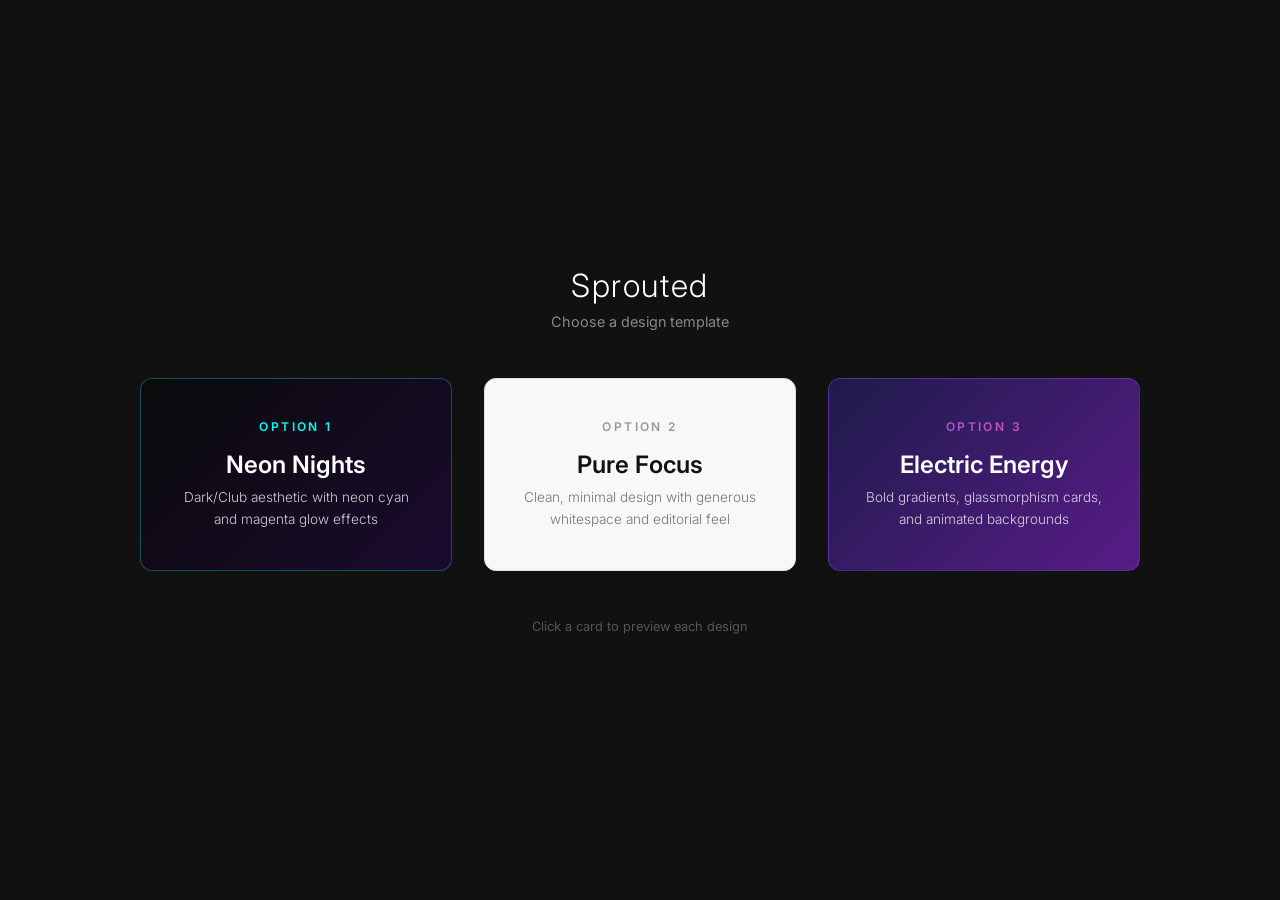
==== index.html @ aa1548d1 "Initial commit: three portfolio design templates for DJ Sprouted" ====
<!DOCTYPE html>
<html lang="en">
<head>
  <meta charset="UTF-8">
  <meta name="viewport" content="width=device-width, initial-scale=1.0">
  <title>Sprouted - Portfolio Design Options</title>
  <link rel="preconnect" href="https://fonts.googleapis.com">
  <link rel="preconnect" href="https://fonts.gstatic.com" crossorigin>
  <link href="https://fonts.googleapis.com/css2?family=Inter:wght@300;400;600&display=swap" rel="stylesheet">
  <style>
    *, *::before, *::after {
      margin: 0;
      padding: 0;
      box-sizing: border-box;
    }

    body {
      font-family: 'Inter', sans-serif;
      background-color: #111;
      color: #fff;
      min-height: 100vh;
      display: flex;
      flex-direction: column;
      align-items: center;
      justify-content: center;
      padding: 2rem;
    }

    h1 {
      font-size: 2rem;
      font-weight: 300;
      margin-bottom: 0.5rem;
      letter-spacing: 0.05em;
    }

    .subtitle {
      color: #888;
      font-size: 0.9rem;
      margin-bottom: 3rem;
    }

    .options {
      display: grid;
      grid-template-columns: repeat(auto-fit, minmax(280px, 1fr));
      gap: 2rem;
      max-width: 1000px;
      width: 100%;
    }

    .option-card {
      border-radius: 12px;
      padding: 2.5rem 2rem;
      text-align: center;
      text-decoration: none;
      color: #fff;
      transition: transform 0.3s ease, box-shadow 0.3s ease;
      position: relative;
      overflow: hidden;
    }

    .option-card:hover {
      transform: translateY(-5px);
    }

    /* Option 1: Dark/Club */
    .card-dark {
      background: linear-gradient(135deg, #0a0a0a, #1a0b2e);
      border: 1px solid rgba(0, 255, 245, 0.3);
    }
    .card-dark:hover {
      box-shadow: 0 0 30px rgba(0, 255, 245, 0.2);
    }
    .card-dark .card-number { color: #00fff5; }

    /* Option 2: Clean/Minimal */
    .card-minimal {
      background: #f8f8f8;
      color: #111;
      border: 1px solid #e0e0e0;
    }
    .card-minimal:hover {
      box-shadow: 0 20px 40px rgba(0, 0, 0, 0.15);
    }
    .card-minimal .card-number { color: #999; }
    .card-minimal .card-desc { color: #555; }

    /* Option 3: Bold/Colorful */
    .card-bold {
      background: linear-gradient(135deg, #1e1b4b, #581c87);
      border: 1px solid rgba(139, 92, 246, 0.3);
    }
    .card-bold:hover {
      box-shadow: 0 0 30px rgba(139, 92, 246, 0.3);
    }
    .card-bold .card-number {
      background: linear-gradient(135deg, #8B5CF6, #EC4899);
      -webkit-background-clip: text;
      -webkit-text-fill-color: transparent;
      background-clip: text;
    }

    .card-number {
      font-size: 0.75rem;
      font-weight: 600;
      text-transform: uppercase;
      letter-spacing: 0.2em;
      margin-bottom: 1rem;
    }

    .card-title {
      font-size: 1.5rem;
      font-weight: 600;
      margin-bottom: 0.5rem;
    }

    .card-desc {
      font-size: 0.85rem;
      font-weight: 300;
      opacity: 0.8;
      line-height: 1.6;
    }

    .footer-note {
      margin-top: 3rem;
      color: #555;
      font-size: 0.8rem;
      text-align: center;
    }
  </style>
</head>
<body>
  <h1>Sprouted</h1>
  <p class="subtitle">Choose a design template</p>

  <div class="options">
    <a href="option-1/" class="option-card card-dark">
      <div class="card-number">Option 1</div>
      <div class="card-title">Neon Nights</div>
      <div class="card-desc">Dark/Club aesthetic with neon cyan and magenta glow effects</div>
    </a>

    <a href="option-2/" class="option-card card-minimal">
      <div class="card-number">Option 2</div>
      <div class="card-title">Pure Focus</div>
      <div class="card-desc">Clean, minimal design with generous whitespace and editorial feel</div>
    </a>

    <a href="option-3/" class="option-card card-bold">
      <div class="card-number">Option 3</div>
      <div class="card-title">Electric Energy</div>
      <div class="card-desc">Bold gradients, glassmorphism cards, and animated backgrounds</div>
    </a>
  </div>

  <p class="footer-note">Click a card to preview each design</p>
</body>
</html>
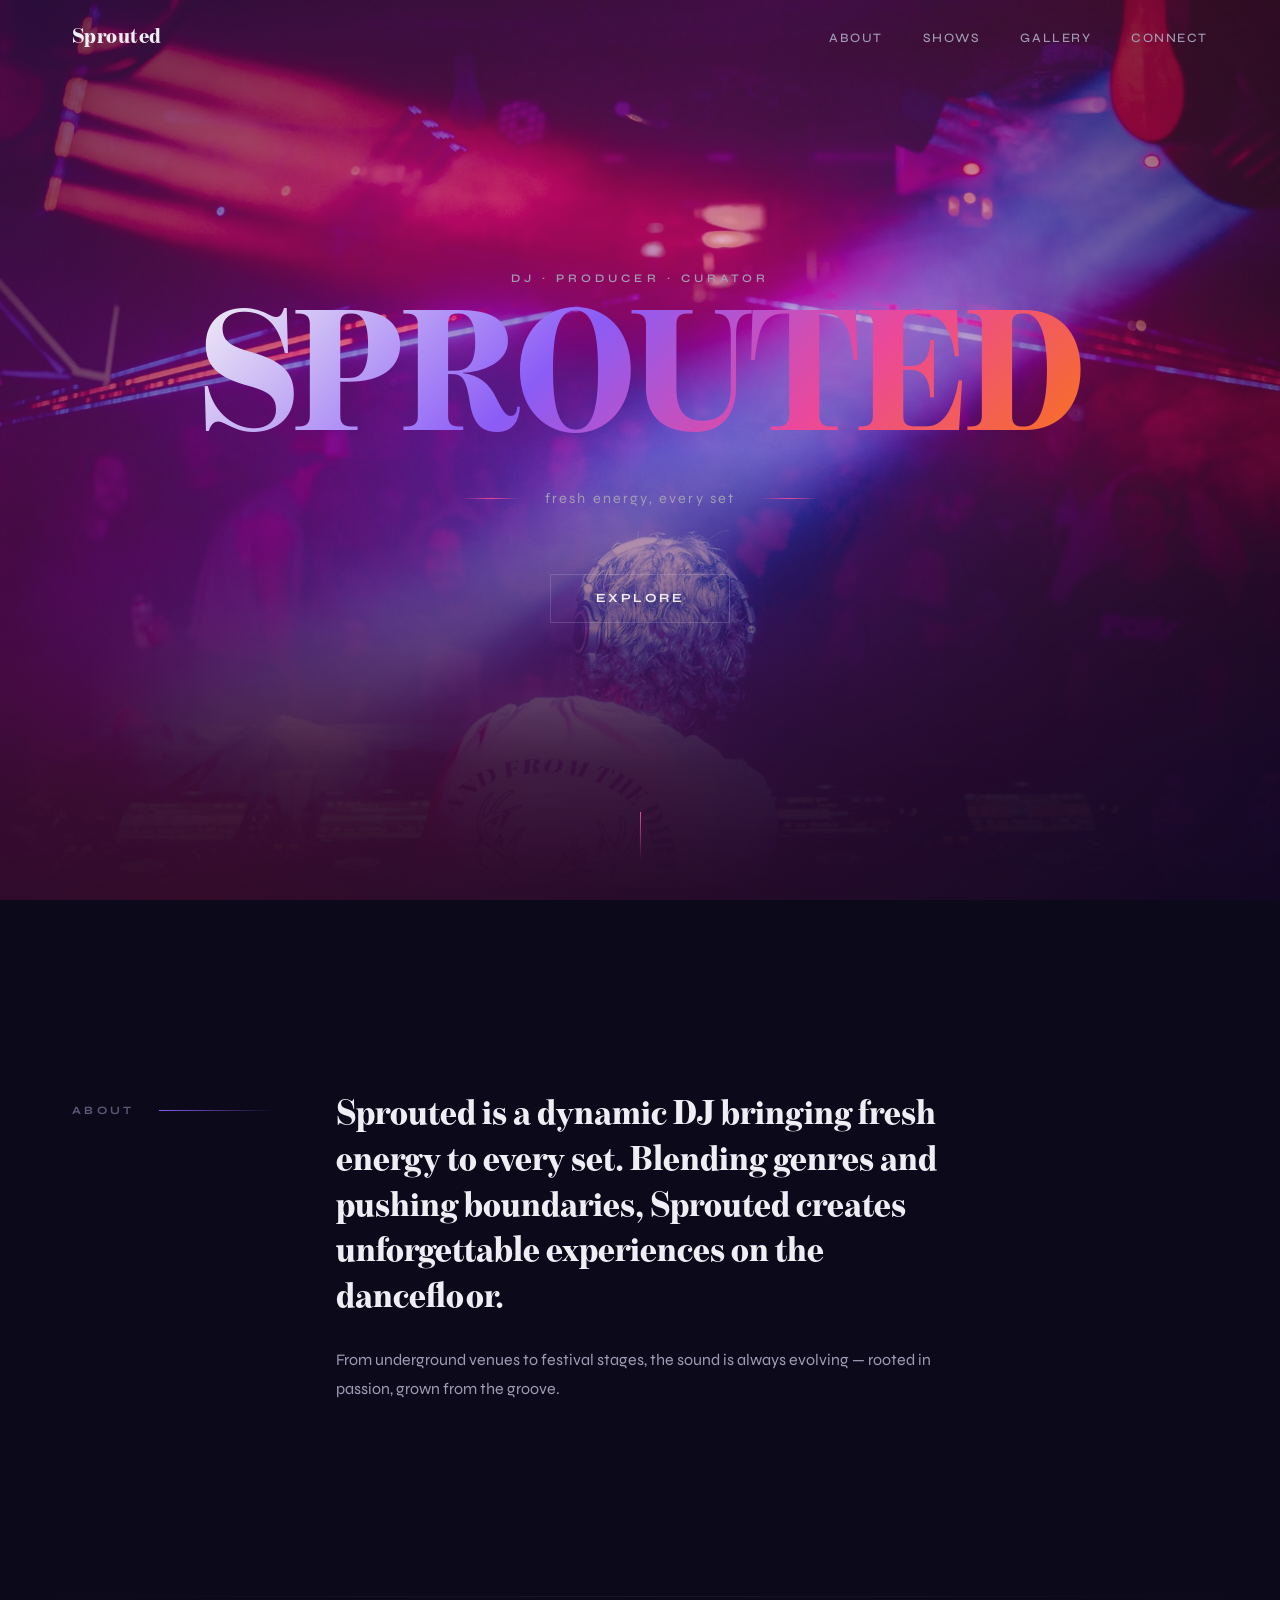
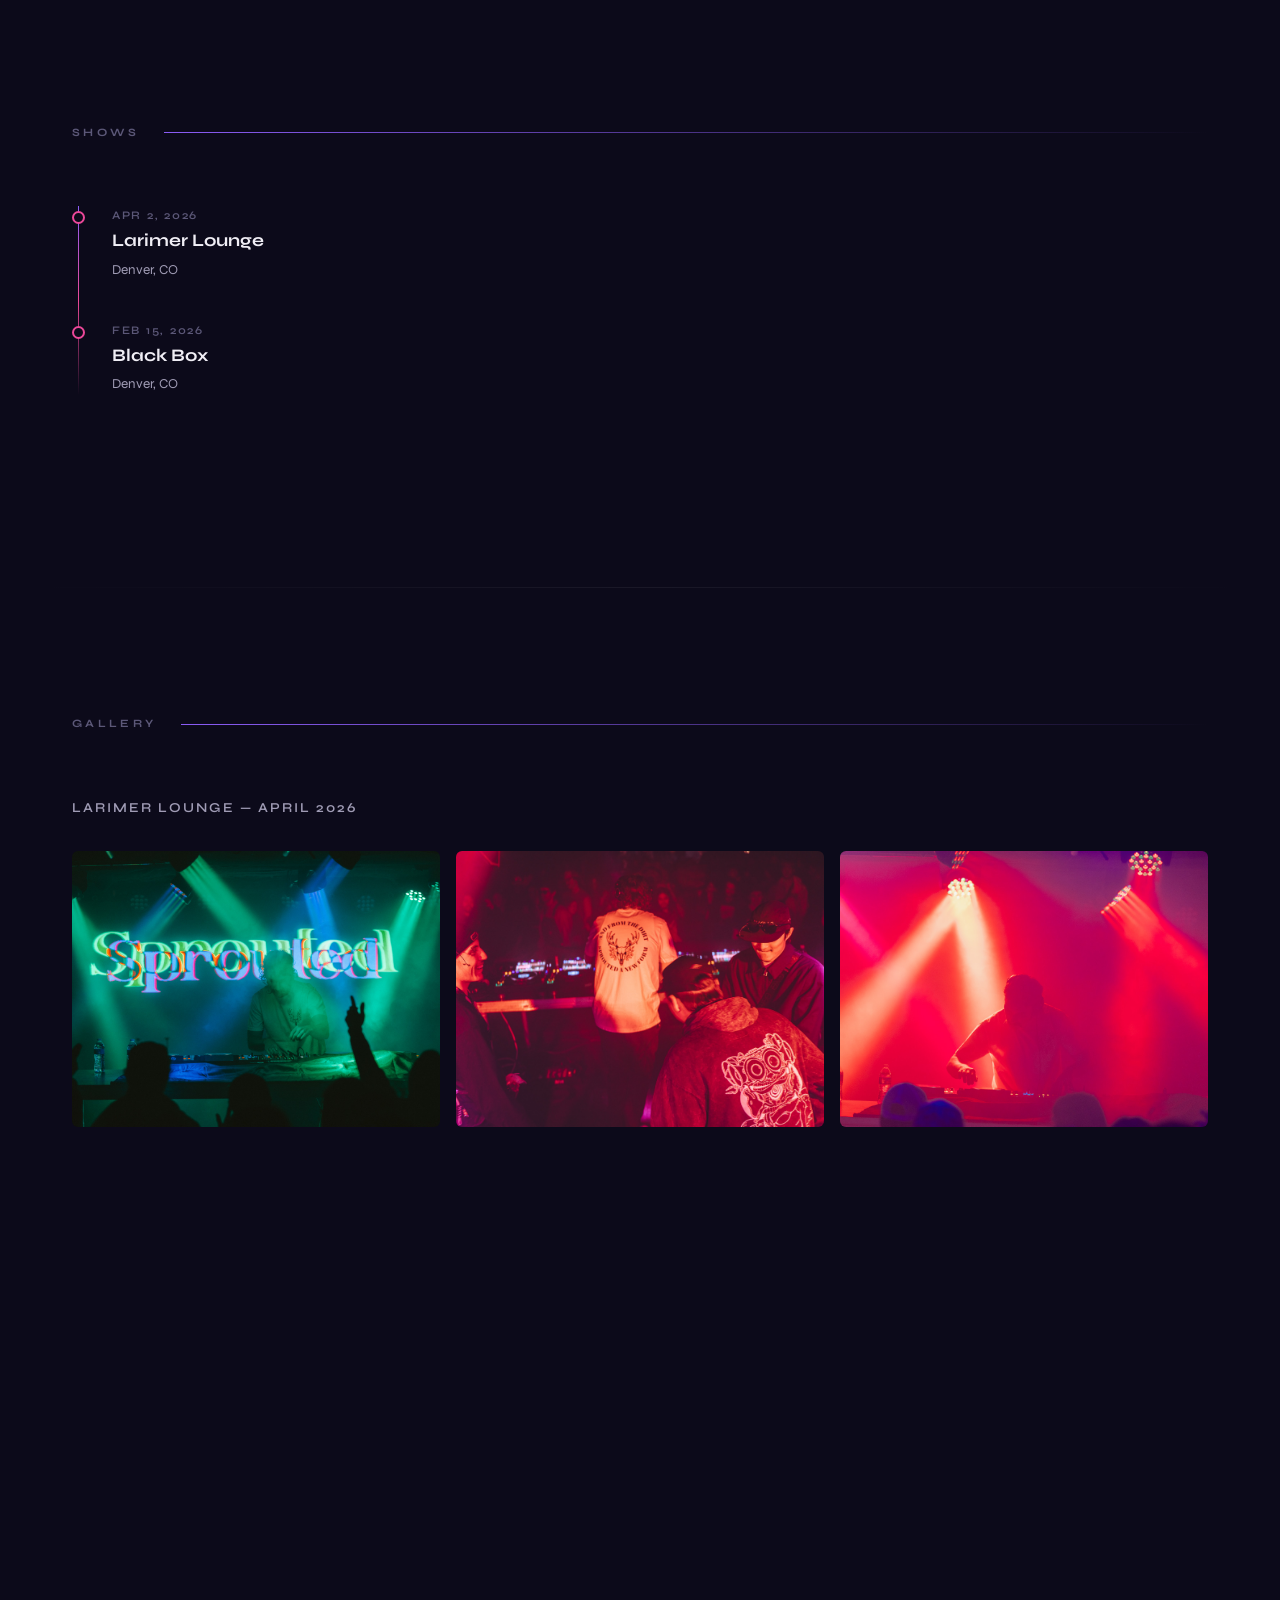
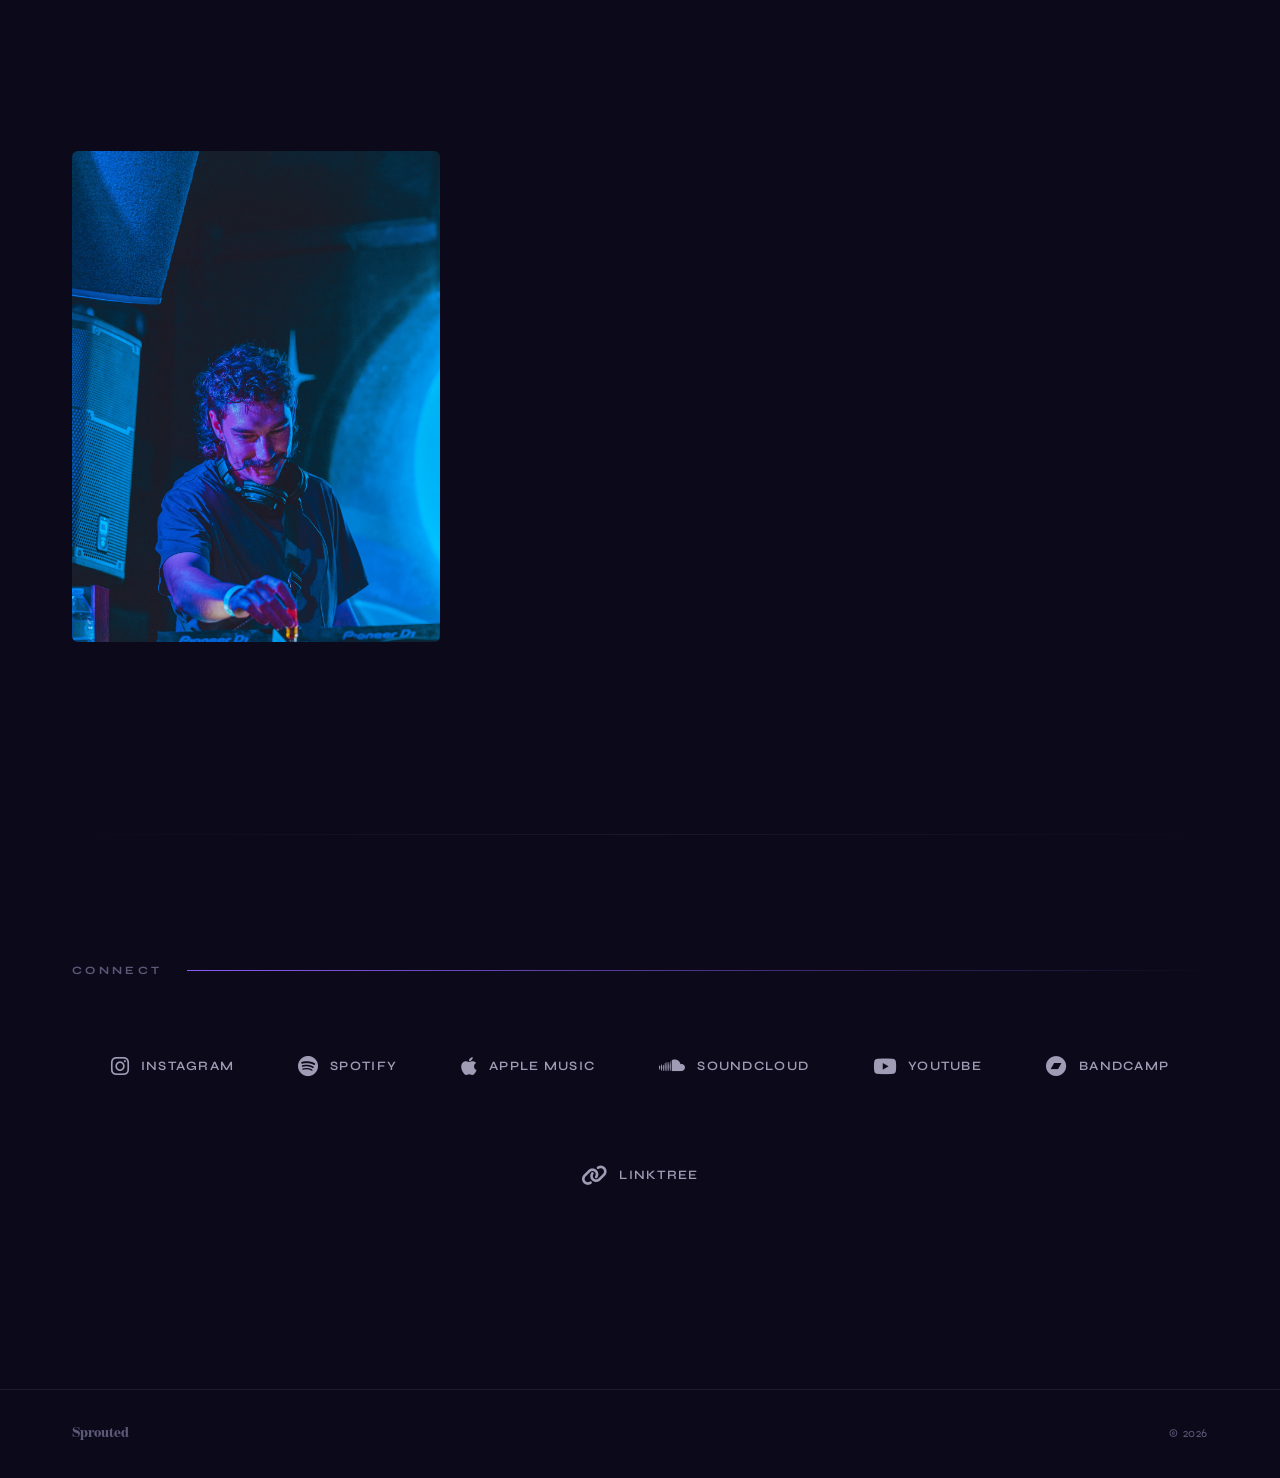
==== commit 75a69e4d: "Promote Electric Energy design to root, add data-driven content - Move option-1 and option-2 to arch" ====
--- a/index.html
+++ b/index.html
@@ -3,155 +3,193 @@
 <head>
   <meta charset="UTF-8">
   <meta name="viewport" content="width=device-width, initial-scale=1.0">
-  <title>Sprouted - Portfolio Design Options</title>
+
+  <!-- ============================================
+       SEO & Social Sharing Meta Tags
+       UPDATE: Replace with real content/images
+       ============================================ -->
+  <title>Sprouted - DJ Portfolio</title>
+  <meta name="description" content="Sprouted - Dynamic DJ bringing fresh energy to every set. Blending genres and pushing boundaries.">
+  <meta property="og:title" content="Sprouted - DJ Portfolio">
+  <meta property="og:description" content="Dynamic DJ bringing fresh energy to every set.">
+  <meta property="og:type" content="website">
+  <meta property="og:image" content="images/larimer-lounge-april-2026-hero.jpg">
+
+  <!-- ============================================
+       Google Fonts - Syne (body/nav) 
+       A distinctive contemporary grotesque with character
+       ============================================ -->
   <link rel="preconnect" href="https://fonts.googleapis.com">
   <link rel="preconnect" href="https://fonts.gstatic.com" crossorigin>
-  <link href="https://fonts.googleapis.com/css2?family=Inter:wght@300;400;600&display=swap" rel="stylesheet">
-  <style>
-    *, *::before, *::after {
-      margin: 0;
-      padding: 0;
-      box-sizing: border-box;
-    }
+  <link href="https://fonts.googleapis.com/css2?family=Syne:wght@400;500;600;700;800&display=swap" rel="stylesheet">
 
-    body {
-      font-family: 'Inter', sans-serif;
-      background-color: #111;
-      color: #fff;
-      min-height: 100vh;
-      display: flex;
-      flex-direction: column;
-      align-items: center;
-      justify-content: center;
-      padding: 2rem;
-    }
+  <!-- Font Awesome - Social media icons -->
+  <link rel="stylesheet" href="https://cdnjs.cloudflare.com/ajax/libs/font-awesome/6.5.1/css/all.min.css">
 
-    h1 {
-      font-size: 2rem;
-      font-weight: 300;
-      margin-bottom: 0.5rem;
-      letter-spacing: 0.05em;
-    }
-
-    .subtitle {
-      color: #888;
-      font-size: 0.9rem;
-      margin-bottom: 3rem;
-    }
-
-    .options {
-      display: grid;
-      grid-template-columns: repeat(auto-fit, minmax(280px, 1fr));
-      gap: 2rem;
-      max-width: 1000px;
-      width: 100%;
-    }
-
-    .option-card {
-      border-radius: 12px;
-      padding: 2.5rem 2rem;
-      text-align: center;
-      text-decoration: none;
-      color: #fff;
-      transition: transform 0.3s ease, box-shadow 0.3s ease;
-      position: relative;
-      overflow: hidden;
-    }
-
-    .option-card:hover {
-      transform: translateY(-5px);
-    }
-
-    /* Option 1: Dark/Club */
-    .card-dark {
-      background: linear-gradient(135deg, #0a0a0a, #1a0b2e);
-      border: 1px solid rgba(0, 255, 245, 0.3);
-    }
-    .card-dark:hover {
-      box-shadow: 0 0 30px rgba(0, 255, 245, 0.2);
-    }
-    .card-dark .card-number { color: #00fff5; }
-
-    /* Option 2: Clean/Minimal */
-    .card-minimal {
-      background: #f8f8f8;
-      color: #111;
-      border: 1px solid #e0e0e0;
-    }
-    .card-minimal:hover {
-      box-shadow: 0 20px 40px rgba(0, 0, 0, 0.15);
-    }
-    .card-minimal .card-number { color: #999; }
-    .card-minimal .card-desc { color: #555; }
-
-    /* Option 3: Bold/Colorful */
-    .card-bold {
-      background: linear-gradient(135deg, #1e1b4b, #581c87);
-      border: 1px solid rgba(139, 92, 246, 0.3);
-    }
-    .card-bold:hover {
-      box-shadow: 0 0 30px rgba(139, 92, 246, 0.3);
-    }
-    .card-bold .card-number {
-      background: linear-gradient(135deg, #8B5CF6, #EC4899);
-      -webkit-background-clip: text;
-      -webkit-text-fill-color: transparent;
-      background-clip: text;
-    }
-
-    .card-number {
-      font-size: 0.75rem;
-      font-weight: 600;
-      text-transform: uppercase;
-      letter-spacing: 0.2em;
-      margin-bottom: 1rem;
-    }
-
-    .card-title {
-      font-size: 1.5rem;
-      font-weight: 600;
-      margin-bottom: 0.5rem;
-    }
-
-    .card-desc {
-      font-size: 0.85rem;
-      font-weight: 300;
-      opacity: 0.8;
-      line-height: 1.6;
-    }
-
-    .footer-note {
-      margin-top: 3rem;
-      color: #555;
-      font-size: 0.8rem;
-      text-align: center;
-    }
-  </style>
+  <!-- Main Stylesheet -->
+  <link rel="stylesheet" href="css/style.css">
 </head>
 <body>
-  <h1>Sprouted</h1>
-  <p class="subtitle">Choose a design template</p>
 
-  <div class="options">
-    <a href="option-1/" class="option-card card-dark">
-      <div class="card-number">Option 1</div>
-      <div class="card-title">Neon Nights</div>
-      <div class="card-desc">Dark/Club aesthetic with neon cyan and magenta glow effects</div>
-    </a>
+  <!-- ============================================
+       NAVIGATION
+       Minimal fixed nav — logo left, links right
+       ============================================ -->
+  <nav class="navbar" id="navbar">
+    <div class="nav-container">
+      <a href="#hero" class="nav-logo">Sprouted</a>
 
-    <a href="option-2/" class="option-card card-minimal">
-      <div class="card-number">Option 2</div>
-      <div class="card-title">Pure Focus</div>
-      <div class="card-desc">Clean, minimal design with generous whitespace and editorial feel</div>
-    </a>
+      <!-- Mobile hamburger button -->
+      <button class="nav-toggle" id="nav-toggle" aria-label="Toggle navigation">
+        <span class="hamburger"></span>
+      </button>
 
-    <a href="option-3/" class="option-card card-bold">
-      <div class="card-number">Option 3</div>
-      <div class="card-title">Electric Energy</div>
-      <div class="card-desc">Bold gradients, glassmorphism cards, and animated backgrounds</div>
-    </a>
-  </div>
+      <ul class="nav-links" id="nav-links">
+        <li><a href="#about">About</a></li>
+        <li><a href="#shows">Shows</a></li>
+        <li><a href="#gallery">Gallery</a></li>
+        <li><a href="#connect">Connect</a></li>
+      </ul>
+    </div>
+  </nav>
 
-  <p class="footer-note">Click a card to preview each design</p>
+  <!-- ============================================
+       HERO SECTION
+       Full-viewport photo background with Ken Burns
+       animation and layered gradient overlay
+       ============================================ -->
+  <section class="hero" id="hero">
+    <!-- Background photo — Ken Burns slow zoom -->
+    <div class="hero-photo" aria-hidden="true"></div>
+
+    <!-- Layered overlay: color tint + bottom fade for text legibility -->
+    <div class="hero-overlay" aria-hidden="true"></div>
+
+    <div class="hero-content">
+      <p class="hero-super">DJ &middot; Producer &middot; Curator</p>
+      <h1 class="hero-title">SPROUTED</h1>
+      <div class="hero-bottom">
+        <span class="hero-line-accent" aria-hidden="true"></span>
+        <p class="hero-tagline">Fresh energy, every set</p>
+        <span class="hero-line-accent" aria-hidden="true"></span>
+      </div>
+      <a href="#connect" class="hero-cta">Explore</a>
+    </div>
+
+    <!-- Scroll indicator -->
+    <div class="scroll-indicator" aria-hidden="true">
+      <span></span>
+    </div>
+  </section>
+
+  <!-- ============================================
+       ABOUT SECTION
+       Asymmetric layout — large pull-quote style
+       UPDATE: Replace placeholder text with real bio
+       ============================================ -->
+  <section class="about" id="about">
+    <div class="container">
+      <div class="about-layout">
+        <div class="about-label fade-in">
+          <span class="label-text">About</span>
+          <span class="label-line" aria-hidden="true"></span>
+        </div>
+        <div class="about-content fade-in" id="about-content">
+          <!-- Loaded from content.json -->
+        </div>
+      </div>
+    </div>
+  </section>
+
+  <!-- ============================================
+       SHOWS TIMELINE
+       Loaded from content.json
+       ============================================ -->
+  <section class="shows" id="shows">
+    <div class="container">
+      <div class="shows-header fade-in">
+        <span class="label-text">Shows</span>
+        <span class="label-line" aria-hidden="true"></span>
+      </div>
+      <div class="timeline" id="timeline-content">
+        <!-- Loaded from content.json -->
+      </div>
+    </div>
+  </section>
+
+  <!-- ============================================
+       GALLERY SECTION
+       Grouped by venue/date
+       ============================================ -->
+  <section class="gallery" id="gallery">
+    <div class="container">
+      <div class="gallery-header fade-in">
+        <span class="label-text">Gallery</span>
+        <span class="label-line" aria-hidden="true"></span>
+      </div>
+
+      <!-- Gallery groups loaded from content.json -->
+      <div id="gallery-content"></div>
+    </div>
+  </section>
+
+  <!-- ============================================
+       CONNECT SECTION
+       Horizontal social strip with gradient line
+       UPDATE: Replace # with real social media URLs
+       ============================================ -->
+  <section class="connect" id="connect">
+    <div class="container">
+      <div class="connect-header fade-in">
+        <span class="label-text">Connect</span>
+        <span class="label-line" aria-hidden="true"></span>
+      </div>
+      <div class="social-links fade-in">
+        <a href="https://www.instagram.com/sprouted.wav/" class="social-link" target="_blank" rel="noopener noreferrer" aria-label="Instagram">
+          <i class="fab fa-instagram"></i>
+          <span class="social-name">Instagram</span>
+        </a>
+        <a href="https://open.spotify.com/artist/4QMm6CEPl2YcZuNPsOyFKK" class="social-link" target="_blank" rel="noopener noreferrer" aria-label="Spotify">
+          <i class="fab fa-spotify"></i>
+          <span class="social-name">Spotify</span>
+        </a>
+        <a href="https://music.apple.com/us/artist/sprouted/1806417380" class="social-link" target="_blank" rel="noopener noreferrer" aria-label="Apple Music">
+          <i class="fab fa-apple"></i>
+          <span class="social-name">Apple Music</span>
+        </a>
+        <a href="https://on.soundcloud.com/CdDY82bx5MFRLRWQ7" class="social-link" target="_blank" rel="noopener noreferrer" aria-label="SoundCloud">
+          <i class="fab fa-soundcloud"></i>
+          <span class="social-name">SoundCloud</span>
+        </a>
+        <a href="https://www.youtube.com/@Sprouted_wav" class="social-link" target="_blank" rel="noopener noreferrer" aria-label="YouTube">
+          <i class="fab fa-youtube"></i>
+          <span class="social-name">YouTube</span>
+        </a>
+        <a href="https://sprouted.bandcamp.com/follow_me" class="social-link" target="_blank" rel="noopener noreferrer" aria-label="Bandcamp">
+          <i class="fab fa-bandcamp"></i>
+          <span class="social-name">Bandcamp</span>
+        </a>
+        <a href="https://linktr.ee/sprouted.wav?utm_source=linktree_admin_share&utm_medium=social&utm_content=link_in_bio" class="social-link" target="_blank" rel="noopener noreferrer" aria-label="Linktree">
+          <i class="fas fa-link"></i>
+          <span class="social-name">Linktree</span>
+        </a>
+      </div>
+    </div>
+  </section>
+
+  <!-- ============================================
+       FOOTER
+       ============================================ -->
+  <footer class="footer">
+    <div class="container">
+      <div class="footer-inner">
+        <p class="footer-name">Sprouted</p>
+        <p class="footer-copy">&copy; 2026</p>
+      </div>
+    </div>
+  </footer>
+
+  <!-- Main JavaScript -->
+  <script src="js/main.js"></script>
 </body>
 </html>
--- a/css/style.css
+++ b/css/style.css
@@ -0,0 +1,917 @@
+/* ============================================
+   OPTION 3: BOLD/COLORFUL — "ELECTRIC ENERGY"
+   Redesigned with intentional typographic hierarchy
+   and refined atmospheric effects.
+
+   Fonts:
+   - Artist Name: 'Benton Mod Display' (self-hosted, Black weight)
+   - Body/Nav:    'Syne' (Google Fonts — contemporary grotesque)
+
+   Color Palette:
+   - Deep base:   #0c0a1a (near-black violet)
+   - Gradient:    #8B5CF6 (purple) → #EC4899 (pink) → #F97316 (orange)
+   - Surface:     rgba(255,255,255,0.04)–0.08 (glass tints)
+   - Text:        #f0eef5 (warm white), #a09cb5 (muted lavender)
+
+   CUSTOMIZE: Search for "CUSTOMIZE:" to find all tunable values
+   ============================================ */
+
+/* ---- Self-hosted Benton Mod Display Black ----
+   The .woff2 file lives in ../fonts/
+   UPDATE: If you add more weights, add more @font-face blocks */
+@font-face {
+  font-family: 'Benton Mod Display';
+  src: url('../fonts/BentonModDisp-Black.woff2') format('woff2');
+  font-weight: 900;
+  font-style: normal;
+  font-display: swap;
+}
+
+/* ---- CSS Custom Properties ----
+   CUSTOMIZE: Change these to re-skin the entire site */
+:root {
+  /* Background tones */
+  --bg-deep: #0c0a1a;
+  --bg-surface: #100e22;
+  --bg-elevated: rgba(255, 255, 255, 0.04);
+
+  /* Gradient palette — the purple→pink→orange you liked */
+  --gradient-start: #8B5CF6;
+  --gradient-mid: #EC4899;
+  --gradient-end: #F97316;
+
+  /* Glass / borders */
+  --glass-bg: rgba(255, 255, 255, 0.05);
+  --glass-border: rgba(255, 255, 255, 0.08);
+  --line-subtle: rgba(255, 255, 255, 0.06);
+
+  /* Text */
+  --text-primary: #f0eef5;
+  --text-secondary: #a09cb5;
+  --text-muted: #5c5878;
+
+  /* Fonts */
+  --font-display: 'Benton Mod Display', 'Georgia', serif;
+  --font-body: 'Syne', sans-serif;
+
+  /* Spacing scale */
+  --space-xs: 0.5rem;
+  --space-sm: 1rem;
+  --space-md: 2rem;
+  --space-lg: 4rem;
+  --space-xl: 8rem;
+  --space-2xl: 12rem;
+}
+
+/* ---- Reset ---- */
+*,
+*::before,
+*::after {
+  margin: 0;
+  padding: 0;
+  box-sizing: border-box;
+}
+
+html {
+  scroll-behavior: smooth;
+  font-size: 16px;
+}
+
+body {
+  font-family: var(--font-body);
+  background-color: var(--bg-deep);
+  color: var(--text-primary);
+  line-height: 1.6;
+  overflow-x: hidden;
+  -webkit-font-smoothing: antialiased;
+  -moz-osx-font-smoothing: grayscale;
+}
+
+a {
+  text-decoration: none;
+  color: inherit;
+}
+
+img {
+  max-width: 100%;
+  display: block;
+}
+
+.container {
+  max-width: 1200px;
+  margin: 0 auto;
+  padding: 0 var(--space-md);
+}
+
+/* ============================================
+   SHARED LABEL COMPONENT
+   The "About" / "Gallery" / "Connect" section labels
+   — uppercase monospace-esque with a gradient line
+   ============================================ */
+.label-text {
+  font-family: var(--font-body);
+  font-size: 0.7rem;
+  font-weight: 700;
+  text-transform: uppercase;
+  letter-spacing: 0.3em;
+  color: var(--text-muted);
+}
+
+.label-line {
+  display: block;
+  height: 1px;
+  flex: 1;
+  background: linear-gradient(90deg, var(--gradient-start), transparent);
+  margin-left: 1.5rem;
+}
+
+/* ============================================
+   NAVIGATION
+   ============================================ */
+.navbar {
+  position: fixed;
+  top: 0;
+  left: 0;
+  width: 100%;
+  z-index: 1000;
+  padding: 1.25rem 0;
+  transition: background-color 0.4s ease, padding 0.4s ease,
+              backdrop-filter 0.4s ease;
+}
+
+.navbar.scrolled {
+  background: rgba(12, 10, 26, 0.88);
+  backdrop-filter: blur(24px);
+  -webkit-backdrop-filter: blur(24px);
+  padding: 0.7rem 0;
+  border-bottom: 1px solid var(--glass-border);
+}
+
+.nav-container {
+  max-width: 1200px;
+  margin: 0 auto;
+  padding: 0 var(--space-md);
+  display: flex;
+  justify-content: space-between;
+  align-items: center;
+}
+
+.nav-logo {
+  font-family: var(--font-display);
+  font-size: 1.35rem;
+  font-weight: 900;
+  color: var(--text-primary);
+  letter-spacing: 0.02em;
+}
+
+.nav-links {
+  display: flex;
+  list-style: none;
+  gap: 2.5rem;
+}
+
+.nav-links a {
+  font-family: var(--font-body);
+  font-size: 0.8rem;
+  font-weight: 500;
+  text-transform: uppercase;
+  letter-spacing: 0.12em;
+  color: var(--text-secondary);
+  transition: color 0.3s ease;
+  position: relative;
+}
+
+.nav-links a::after {
+  content: '';
+  position: absolute;
+  bottom: -6px;
+  left: 0;
+  width: 0;
+  height: 1px;
+  background: linear-gradient(90deg, var(--gradient-start), var(--gradient-mid));
+  transition: width 0.35s cubic-bezier(0.25, 0.46, 0.45, 0.94);
+}
+
+.nav-links a:hover {
+  color: var(--text-primary);
+}
+
+.nav-links a:hover::after {
+  width: 100%;
+}
+
+/* ---- Mobile Hamburger ---- */
+.nav-toggle {
+  display: none;
+  background: none;
+  border: none;
+  cursor: pointer;
+  padding: 0.5rem;
+}
+
+.hamburger {
+  display: block;
+  width: 24px;
+  height: 1.5px;
+  background-color: var(--text-primary);
+  position: relative;
+  transition: background-color 0.3s ease;
+}
+
+.hamburger::before,
+.hamburger::after {
+  content: '';
+  position: absolute;
+  width: 24px;
+  height: 1.5px;
+  background-color: var(--text-primary);
+  transition: transform 0.3s ease;
+}
+
+.hamburger::before { top: -7px; }
+.hamburger::after  { top: 7px; }
+
+.nav-toggle.active .hamburger { background-color: transparent; }
+.nav-toggle.active .hamburger::before {
+  transform: rotate(45deg) translate(5px, 5px);
+}
+.nav-toggle.active .hamburger::after {
+  transform: rotate(-45deg) translate(5px, -5px);
+}
+
+/* ============================================
+   HERO SECTION
+   ============================================ */
+.hero {
+  position: relative;
+  min-height: 100vh;
+  display: flex;
+  align-items: center;
+  justify-content: center;
+  overflow: hidden;
+}
+
+/* ---- Background photo with Ken Burns slow zoom ----
+   UPDATE: Change the image path if you rename the file.
+   CUSTOMIZE: Adjust animation-duration (30s) for faster/slower zoom.
+   Longer = more subtle. Shorter = more noticeable. */
+.hero-photo {
+  position: absolute;
+  inset: -8%;          /* slightly oversized so the zoom never reveals edges */
+  background-image: url('../images/larimer-lounge-april-2026-landing.jpg');
+  background-size: cover;
+  background-position: center 30%;  /* keeps Sprouted in frame */
+  animation: ken-burns 30s ease-in-out infinite alternate;
+  will-change: transform;
+}
+
+/* Smooth, continuous zoom — no start/end jerk
+   Alternate direction means it eases in and out naturally */
+@keyframes ken-burns {
+  from { transform: scale(1);    }
+  to   { transform: scale(1.08); }
+}
+
+/* ---- Layered overlay ----
+   Three layers working together:
+   1. Colour tint — deepens the existing magentas/purples in the photo
+   2. Vignette — darkens edges so text pops at all viewport sizes
+   3. Bottom gradient — hard fade to page background colour for smooth section transition */
+.hero-overlay {
+  position: absolute;
+  inset: 0;
+  z-index: 1;
+  background:
+    /* 1. Colour tint — amplifies the photo's own palette */
+    linear-gradient(
+      135deg,
+      rgba(80, 20, 120, 0.45) 0%,
+      rgba(180, 30, 120, 0.25) 50%,
+      rgba(30, 10, 60, 0.50) 100%
+    ),
+    /* 2. Radial vignette — pulls focus to centre */
+    radial-gradient(
+      ellipse at center,
+      transparent 40%,
+      rgba(0, 0, 0, 0.55) 100%
+    ),
+    /* 3. Bottom fade — smooth transition into the page background */
+    linear-gradient(
+      to bottom,
+      transparent 50%,
+      rgba(12, 10, 26, 0.85) 85%,
+      var(--bg-deep) 100%
+    );
+}
+
+/* ---- Hero Content ---- */
+.hero-content {
+  position: relative;
+  z-index: 3;
+  text-align: center;
+  padding: var(--space-md);
+}
+
+.hero-super {
+  font-family: var(--font-body);
+  font-size: 0.72rem;
+  font-weight: 600;
+  text-transform: uppercase;
+  letter-spacing: 0.35em;
+  color: var(--text-secondary);
+  margin-bottom: var(--space-sm);
+  opacity: 0;
+  animation: fade-down 0.8s 0.3s cubic-bezier(0.16, 1, 0.3, 1) forwards;
+}
+
+.hero-title {
+  font-family: var(--font-display);
+  /* CUSTOMIZE: Adjust clamp values for different sizes */
+  font-size: clamp(4rem, 14vw, 11rem);
+  font-weight: 900;
+  line-height: 0.88;
+  letter-spacing: -0.02em;
+  /* Gradient text */
+  background: linear-gradient(
+    135deg,
+    var(--text-primary) 0%,
+    var(--gradient-start) 40%,
+    var(--gradient-mid) 70%,
+    var(--gradient-end) 100%
+  );
+  -webkit-background-clip: text;
+  -webkit-text-fill-color: transparent;
+  background-clip: text;
+  /* Entrance animation */
+  opacity: 0;
+  animation: title-reveal 1s 0.1s cubic-bezier(0.16, 1, 0.3, 1) forwards;
+}
+
+.hero-bottom {
+  display: flex;
+  align-items: center;
+  justify-content: center;
+  gap: 1.5rem;
+  margin-top: 1.75rem;
+  opacity: 0;
+  animation: fade-up 0.8s 0.5s cubic-bezier(0.16, 1, 0.3, 1) forwards;
+}
+
+.hero-line-accent {
+  display: block;
+  width: 60px;
+  height: 1px;
+  background: linear-gradient(90deg, transparent, var(--gradient-mid), transparent);
+}
+
+.hero-tagline {
+  font-family: var(--font-body);
+  font-size: 0.9rem;
+  font-weight: 400;
+  color: var(--text-secondary);
+  letter-spacing: 0.15em;
+  text-transform: lowercase;
+}
+
+.hero-cta {
+  display: inline-block;
+  margin-top: var(--space-lg);
+  padding: 0.85rem 2.8rem;
+  font-family: var(--font-body);
+  font-size: 0.78rem;
+  font-weight: 700;
+  text-transform: uppercase;
+  letter-spacing: 0.2em;
+  color: var(--text-primary);
+  border: 1px solid rgba(255, 255, 255, 0.15);
+  border-radius: 0;
+  background: transparent;
+  position: relative;
+  overflow: hidden;
+  transition: border-color 0.4s ease, color 0.4s ease;
+  opacity: 0;
+  animation: fade-up 0.8s 0.7s cubic-bezier(0.16, 1, 0.3, 1) forwards;
+}
+
+.hero-cta::before {
+  content: '';
+  position: absolute;
+  inset: 0;
+  background: linear-gradient(135deg, var(--gradient-start), var(--gradient-mid));
+  opacity: 0;
+  transition: opacity 0.4s ease;
+  z-index: -1;
+}
+
+.hero-cta:hover {
+  border-color: transparent;
+}
+
+.hero-cta:hover::before {
+  opacity: 1;
+}
+
+/* ---- Scroll indicator ---- */
+.scroll-indicator {
+  position: absolute;
+  bottom: 2.5rem;
+  left: 50%;
+  transform: translateX(-50%);
+  z-index: 3;
+  opacity: 0;
+  animation: fade-up 0.8s 1.2s cubic-bezier(0.16, 1, 0.3, 1) forwards;
+}
+
+.scroll-indicator span {
+  display: block;
+  width: 1px;
+  height: 48px;
+  background: linear-gradient(to bottom, var(--gradient-mid), transparent);
+  animation: scroll-pulse 2s ease-in-out infinite;
+}
+
+@keyframes scroll-pulse {
+  0%, 100% { opacity: 0.3; transform: scaleY(0.6); transform-origin: top; }
+  50%      { opacity: 1; transform: scaleY(1); transform-origin: top; }
+}
+
+/* ---- Hero entrance animations ---- */
+@keyframes title-reveal {
+  from { opacity: 0; transform: translateY(30px) scale(0.97); }
+  to   { opacity: 1; transform: translateY(0) scale(1); }
+}
+
+@keyframes fade-up {
+  from { opacity: 0; transform: translateY(20px); }
+  to   { opacity: 1; transform: translateY(0); }
+}
+
+@keyframes fade-down {
+  from { opacity: 0; transform: translateY(-15px); }
+  to   { opacity: 1; transform: translateY(0); }
+}
+
+/* ============================================
+   ABOUT SECTION
+   ============================================ */
+.about {
+  padding: var(--space-2xl) 0;
+  background-color: var(--bg-deep);
+  position: relative;
+}
+
+.about-layout {
+  display: grid;
+  grid-template-columns: 200px 1fr;
+  gap: var(--space-lg);
+  align-items: start;
+}
+
+.about-label {
+  display: flex;
+  align-items: center;
+  padding-top: 0.6rem;
+}
+
+.about-content {
+  max-width: 640px;
+}
+
+.about-quote {
+  font-family: var(--font-display);
+  font-size: clamp(1.6rem, 3vw, 2.2rem);
+  font-weight: 900;
+  line-height: 1.3;
+  color: var(--text-primary);
+  border: none;
+  padding: 0;
+  margin: 0;
+}
+
+.about-body {
+  margin-top: 1.5rem;
+  font-size: 1rem;
+  line-height: 1.85;
+  color: var(--text-secondary);
+  font-weight: 400;
+}
+
+/* ============================================
+   SHOWS TIMELINE
+   ============================================ */
+.shows {
+  padding: var(--space-xl) 0 var(--space-2xl);
+  background-color: var(--bg-deep);
+  position: relative;
+}
+
+.shows::before {
+  content: '';
+  position: absolute;
+  top: 0;
+  left: var(--space-md);
+  right: var(--space-md);
+  height: 1px;
+  background: linear-gradient(90deg, transparent, var(--line-subtle), transparent);
+}
+
+.shows-header {
+  display: flex;
+  align-items: center;
+  margin-bottom: var(--space-lg);
+}
+
+/* Timeline container — vertical line on the left */
+.timeline {
+  position: relative;
+  padding-left: 2.5rem;
+}
+
+/* The continuous vertical line */
+.timeline::before {
+  content: '';
+  position: absolute;
+  top: 0;
+  bottom: 0;
+  left: 6px;
+  width: 1px;
+  background: linear-gradient(
+    to bottom,
+    var(--gradient-start),
+    var(--gradient-mid) 50%,
+    transparent 100%
+  );
+}
+
+/* Each show entry */
+.timeline-item {
+  position: relative;
+  display: flex;
+  align-items: flex-start;
+  gap: 1.5rem;
+  padding-bottom: 2.5rem;
+}
+
+.timeline-item:last-child {
+  padding-bottom: 0;
+}
+
+/* Dot on the line */
+.timeline-dot {
+  position: absolute;
+  left: -2.5rem;
+  top: 0.35rem;
+  width: 13px;
+  height: 13px;
+  border-radius: 50%;
+  background: var(--bg-deep);
+  border: 2px solid var(--gradient-mid);
+  flex-shrink: 0;
+  z-index: 1;
+}
+
+/* Text block */
+.timeline-content {
+  display: flex;
+  flex-direction: column;
+  gap: 0.2rem;
+}
+
+.timeline-date {
+  font-family: var(--font-body);
+  font-size: 0.72rem;
+  font-weight: 600;
+  text-transform: uppercase;
+  letter-spacing: 0.15em;
+  color: var(--text-muted);
+}
+
+.timeline-venue {
+  font-family: var(--font-body);
+  font-size: 1.1rem;
+  font-weight: 700;
+  color: var(--text-primary);
+}
+
+.timeline-city {
+  font-family: var(--font-body);
+  font-size: 0.85rem;
+  font-weight: 400;
+  color: var(--text-secondary);
+}
+
+/* ============================================
+   GALLERY SECTION
+   ============================================ */
+.gallery {
+  padding: var(--space-xl) 0 var(--space-2xl);
+  background-color: var(--bg-deep);
+  position: relative;
+}
+
+/* Subtle top border gradient */
+.gallery::before {
+  content: '';
+  position: absolute;
+  top: 0;
+  left: var(--space-md);
+  right: var(--space-md);
+  height: 1px;
+  background: linear-gradient(90deg, transparent, var(--line-subtle), transparent);
+}
+
+.gallery-header {
+  display: flex;
+  align-items: center;
+  margin-bottom: var(--space-lg);
+}
+
+/* Gallery group titles */
+.gallery-group-title {
+  font-family: var(--font-body);
+  font-size: 0.85rem;
+  font-weight: 600;
+  text-transform: uppercase;
+  letter-spacing: 0.15em;
+  color: var(--text-secondary);
+  margin-bottom: var(--space-md);
+  margin-top: var(--space-lg);
+}
+
+.gallery-group-title.first {
+  margin-top: 0;
+}
+
+.gallery-grid {
+  display: grid;
+  grid-template-columns: repeat(auto-fill, minmax(280px, 1fr));
+  gap: var(--space-sm);
+}
+
+.gallery-item {
+  position: relative;
+  overflow: hidden;
+  border-radius: 6px;
+}
+
+/* 4:3 aspect ratios — horizontal and vertical */
+.gallery-horizontal {
+  aspect-ratio: 4 / 3;
+}
+
+.gallery-vertical {
+  aspect-ratio: 3 / 4;
+}
+
+.gallery-item img {
+  width: 100%;
+  height: 100%;
+  object-fit: cover;
+  transition: transform 0.6s cubic-bezier(0.16, 1, 0.3, 1);
+}
+
+.gallery-item:hover img {
+  transform: scale(1.04);
+}
+
+/* Gradient overlay — visible on hover */
+.gallery-overlay {
+  position: absolute;
+  inset: 0;
+  background: linear-gradient(
+    135deg,
+    rgba(139, 92, 246, 0.35),
+    rgba(236, 72, 153, 0.25),
+    rgba(249, 115, 22, 0.15)
+  );
+  opacity: 0;
+  transition: opacity 0.5s ease;
+  pointer-events: none;
+}
+
+.gallery-item:hover .gallery-overlay {
+  opacity: 1;
+}
+
+
+
+/* ============================================
+   CONNECT / SOCIAL LINKS SECTION
+   ============================================ */
+.connect {
+  padding: var(--space-xl) 0 var(--space-2xl);
+  background-color: var(--bg-deep);
+  position: relative;
+}
+
+.connect::before {
+  content: '';
+  position: absolute;
+  top: 0;
+  left: var(--space-md);
+  right: var(--space-md);
+  height: 1px;
+  background: linear-gradient(90deg, transparent, var(--line-subtle), transparent);
+}
+
+.connect-header {
+  display: flex;
+  align-items: center;
+  margin-bottom: var(--space-lg);
+}
+
+.social-links {
+  display: flex;
+  justify-content: center;
+  flex-wrap: wrap;
+  gap: var(--space-lg);
+}
+
+.social-link {
+  display: flex;
+  align-items: center;
+  gap: 0.75rem;
+  color: var(--text-secondary);
+  padding: 0.75rem 0;
+  position: relative;
+  transition: color 0.35s ease;
+}
+
+.social-link i {
+  font-size: 1.3rem;
+  transition: color 0.35s ease;
+}
+
+.social-name {
+  font-family: var(--font-body);
+  font-size: 0.8rem;
+  font-weight: 600;
+  text-transform: uppercase;
+  letter-spacing: 0.1em;
+}
+
+.social-link::after {
+  content: '';
+  position: absolute;
+  bottom: 0;
+  left: 0;
+  width: 0;
+  height: 1px;
+  background: linear-gradient(90deg, var(--gradient-start), var(--gradient-mid));
+  transition: width 0.4s cubic-bezier(0.25, 0.46, 0.45, 0.94);
+}
+
+.social-link:hover {
+  color: var(--text-primary);
+}
+
+.social-link:hover i {
+  color: var(--gradient-mid);
+}
+
+.social-link:hover::after {
+  width: 100%;
+}
+
+/* ============================================
+   FOOTER
+   ============================================ */
+.footer {
+  padding: var(--space-md) 0;
+  background-color: var(--bg-deep);
+  border-top: 1px solid var(--glass-border);
+}
+
+.footer-inner {
+  display: flex;
+  justify-content: space-between;
+  align-items: center;
+}
+
+.footer-name {
+  font-family: var(--font-display);
+  font-weight: 900;
+  font-size: 0.9rem;
+  color: var(--text-muted);
+}
+
+.footer-copy {
+  font-size: 0.75rem;
+  color: var(--text-muted);
+  letter-spacing: 0.05em;
+}
+
+/* ============================================
+   SCROLL ANIMATIONS
+   ============================================ */
+.fade-in {
+  opacity: 0;
+  transform: translateY(24px);
+  transition: opacity 0.8s cubic-bezier(0.16, 1, 0.3, 1),
+              transform 0.8s cubic-bezier(0.16, 1, 0.3, 1);
+}
+
+.fade-in.visible {
+  opacity: 1;
+  transform: translateY(0);
+}
+
+/* Stagger gallery items */
+.gallery-item.fade-in:nth-child(1) { transition-delay: 0.0s; }
+.gallery-item.fade-in:nth-child(2) { transition-delay: 0.08s; }
+.gallery-item.fade-in:nth-child(3) { transition-delay: 0.16s; }
+.gallery-item.fade-in:nth-child(4) { transition-delay: 0.24s; }
+.gallery-item.fade-in:nth-child(5) { transition-delay: 0.32s; }
+.gallery-item.fade-in:nth-child(6) { transition-delay: 0.40s; }
+
+/* ============================================
+   RESPONSIVE DESIGN
+   ============================================ */
+
+/* Tablet */
+@media (max-width: 768px) {
+  :root {
+    --space-xl: 5rem;
+    --space-2xl: 7rem;
+  }
+
+  .nav-toggle {
+    display: block;
+  }
+
+  .nav-links {
+    position: fixed;
+    top: 0;
+    right: -100%;
+    width: 65%;
+    height: 100vh;
+    flex-direction: column;
+    justify-content: center;
+    align-items: center;
+    gap: 2.5rem;
+    background: rgba(12, 10, 26, 0.97);
+    backdrop-filter: blur(24px);
+    -webkit-backdrop-filter: blur(24px);
+    transition: right 0.35s cubic-bezier(0.25, 0.46, 0.45, 0.94);
+    border-left: 1px solid var(--glass-border);
+  }
+
+  .nav-links.active {
+    right: 0;
+  }
+
+  .nav-links a {
+    font-size: 1rem;
+  }
+
+  /* Stack about layout */
+  .about-layout {
+    grid-template-columns: 1fr;
+    gap: var(--space-md);
+  }
+
+  .gallery-grid {
+    grid-template-columns: repeat(2, 1fr);
+  }
+
+  .social-links {
+    gap: var(--space-md);
+  }
+}
+
+/* Mobile */
+@media (max-width: 480px) {
+  .gallery-grid {
+    grid-template-columns: 1fr;
+  }
+
+  .social-links {
+    flex-direction: column;
+    align-items: flex-start;
+    gap: 0;
+  }
+
+  .social-link {
+    width: 100%;
+    padding: 1rem 0;
+    border-bottom: 1px solid var(--glass-border);
+  }
+
+  .social-link::after {
+    display: none;
+  }
+
+  .hero-line-accent {
+    width: 30px;
+  }
+
+  .hero-cta {
+    margin-top: var(--space-md);
+  }
+
+  .footer-inner {
+    flex-direction: column;
+    gap: 0.5rem;
+    text-align: center;
+  }
+}
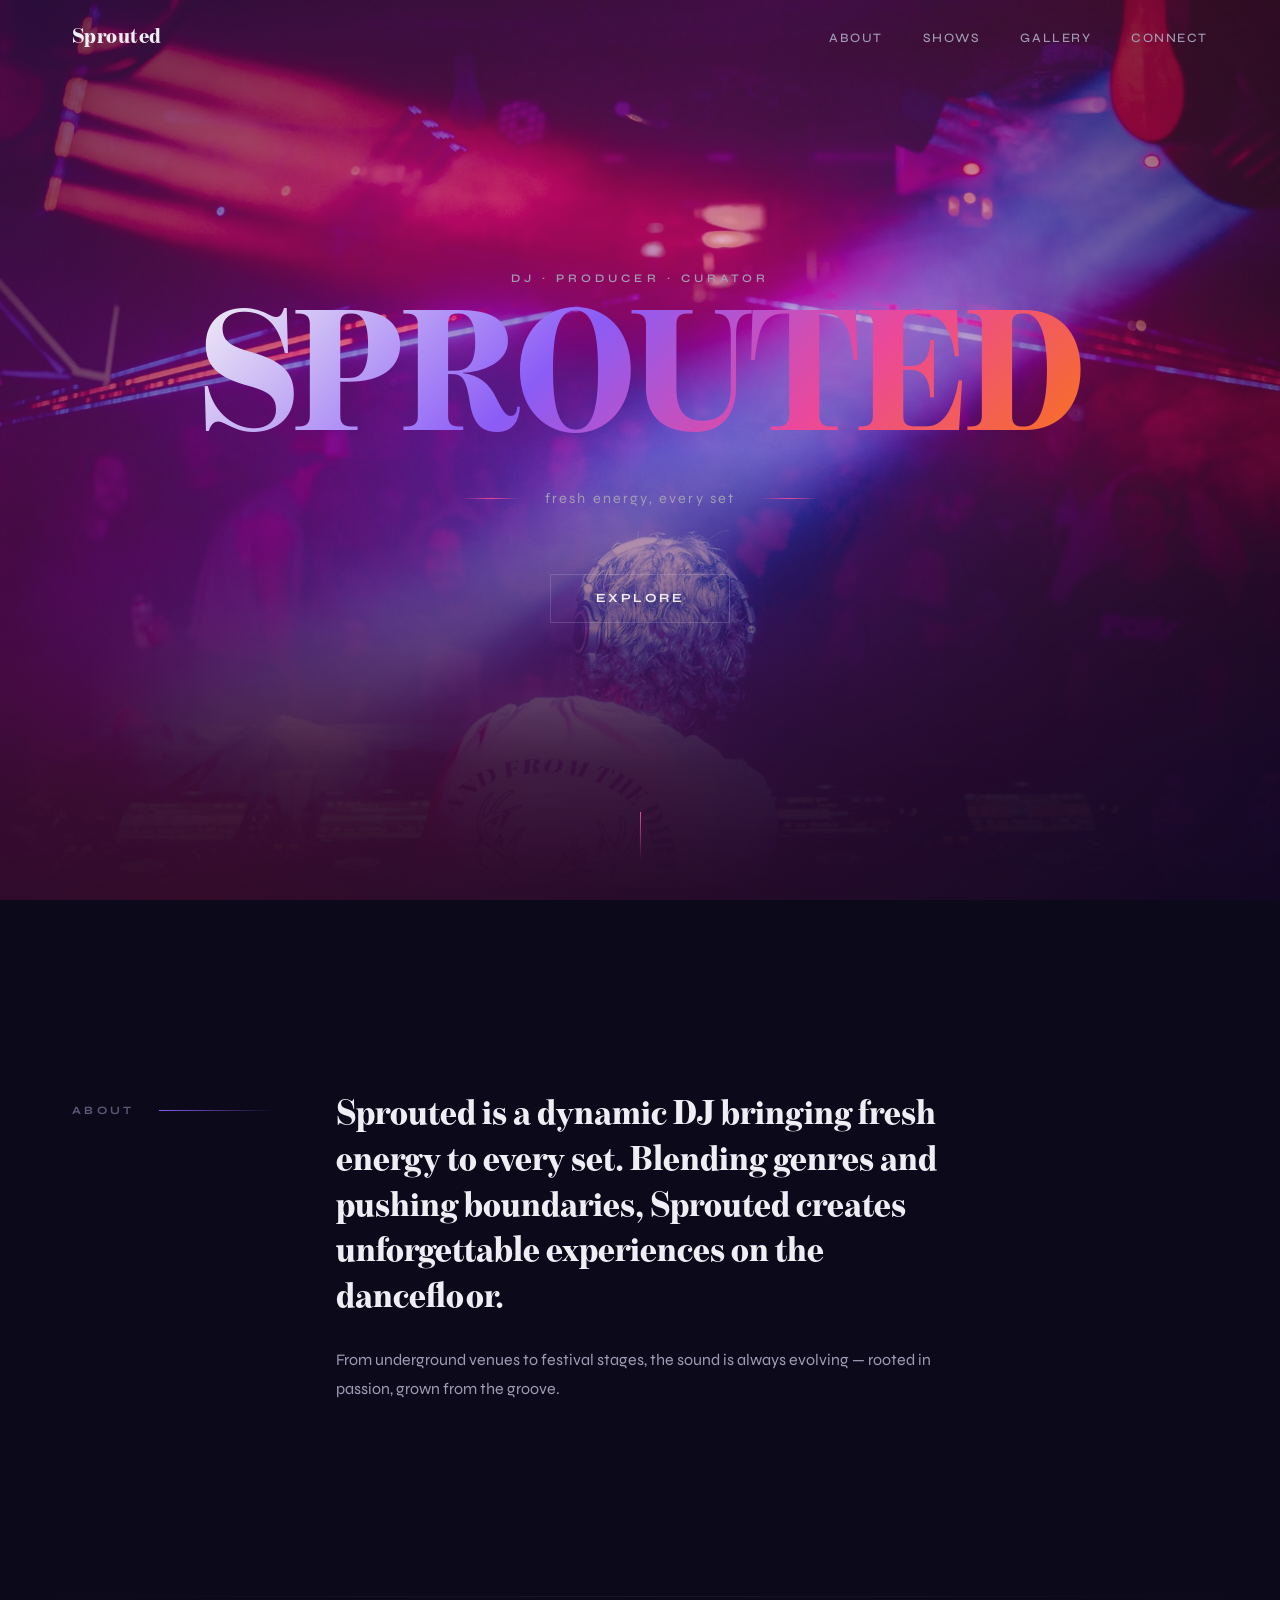
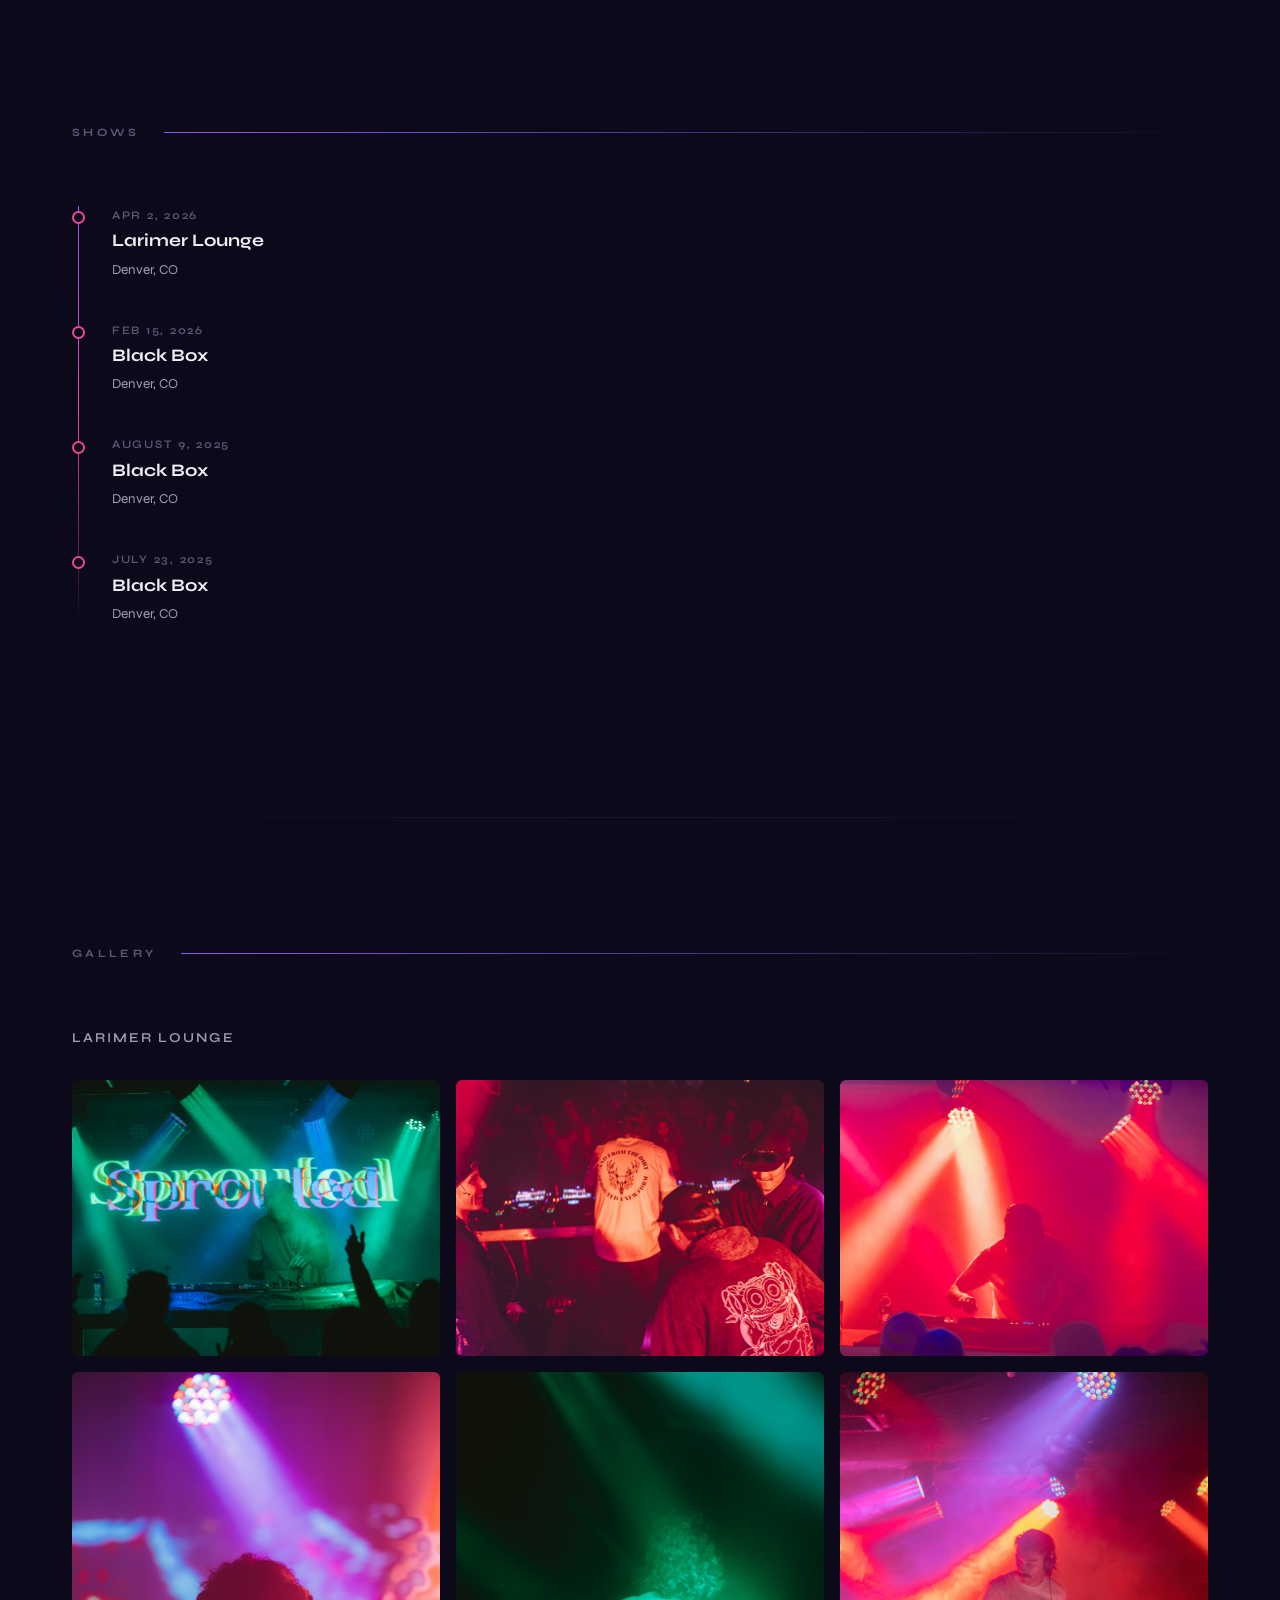
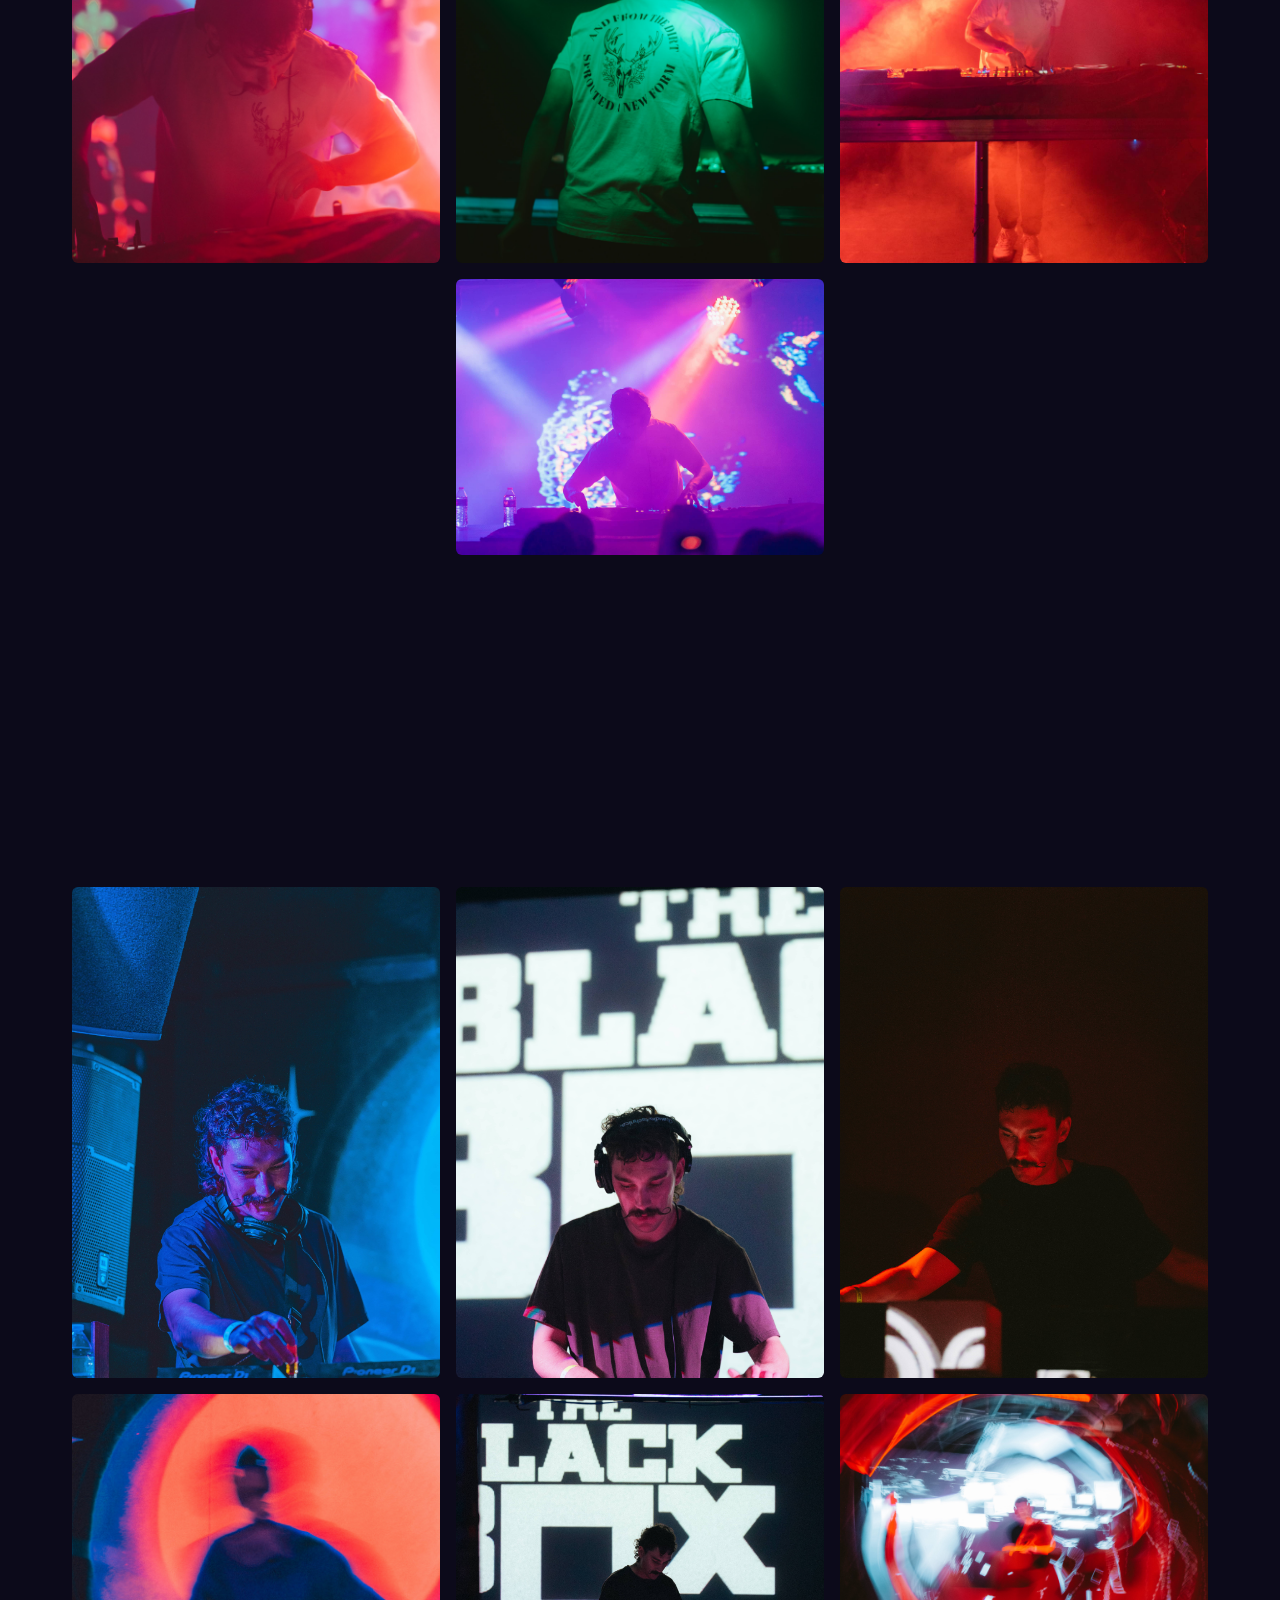
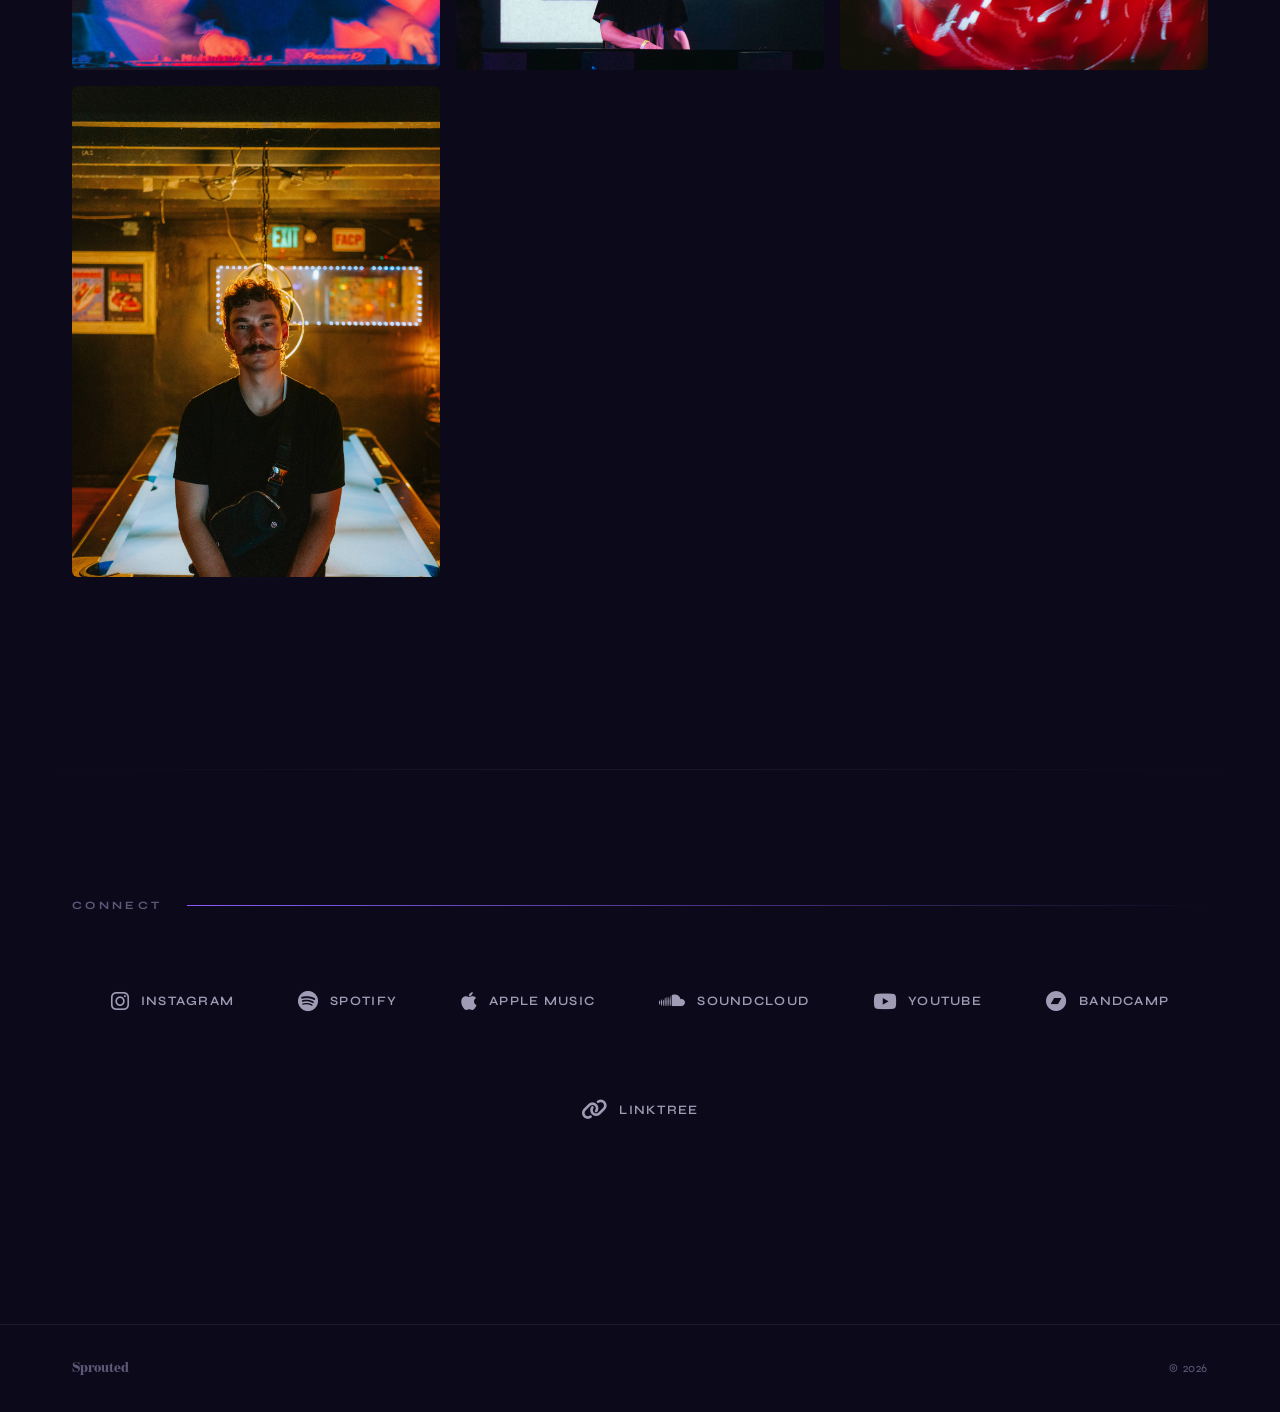
==== commit 847c3e75: "Add SEO, GA4 tracking, favicon, and sitemap - GA4 placeholder script (swap G-XXXXXXXXXX for real Mea" ====
--- a/index.html
+++ b/index.html
@@ -5,19 +5,74 @@
   <meta name="viewport" content="width=device-width, initial-scale=1.0">
 
   <!-- ============================================
-       SEO & Social Sharing Meta Tags
-       UPDATE: Replace with real content/images
-       ============================================ -->
-  <title>Sprouted - DJ Portfolio</title>
-  <meta name="description" content="Sprouted - Dynamic DJ bringing fresh energy to every set. Blending genres and pushing boundaries.">
-  <meta property="og:title" content="Sprouted - DJ Portfolio">
-  <meta property="og:description" content="Dynamic DJ bringing fresh energy to every set.">
-  <meta property="og:type" content="website">
-  <meta property="og:image" content="images/larimer-lounge-april-2026-hero.jpg">
-
-  <!-- ============================================
-       Google Fonts - Syne (body/nav) 
-       A distinctive contemporary grotesque with character
+       GOOGLE ANALYTICS 4
+       UPDATE: Replace G-XXXXXXXXXX with your real
+       Measurement ID from analytics.google.com
+       ============================================ -->
+  <script async src="https://www.googletagmanager.com/gtag/js?id=G-XXXXXXXXXX"></script>
+  <script>
+    window.dataLayer = window.dataLayer || [];
+    function gtag(){dataLayer.push(arguments);}
+    gtag('js', new Date());
+    gtag('config', 'G-XXXXXXXXXX');
+  </script>
+
+  <!-- ============================================
+       SEO
+       ============================================ -->
+  <title>Sprouted — DJ & Producer | Denver, CO</title>
+  <meta name="description" content="Sprouted is a Denver-based DJ and producer blending genres and bringing fresh energy to every set. Catch upcoming shows and explore the gallery.">
+  <meta name="robots" content="index, follow">
+  <link rel="canonical" href="https://pdj1183.github.io/sprouted-portfolio/">
+
+  <!-- Open Graph (Facebook, iMessage, Discord previews) -->
+  <meta property="og:type"        content="website">
+  <meta property="og:url"         content="https://pdj1183.github.io/sprouted-portfolio/">
+  <meta property="og:title"       content="Sprouted — DJ & Producer | Denver, CO">
+  <meta property="og:description" content="Denver-based DJ and producer blending genres and bringing fresh energy to every set.">
+  <meta property="og:image"       content="https://pdj1183.github.io/sprouted-portfolio/images/larimer-lounge-april-2026-hero.jpg">
+  <meta property="og:image:width"  content="1200">
+  <meta property="og:image:height" content="630">
+  <meta property="og:locale"      content="en_US">
+
+  <!-- Twitter / X card -->
+  <meta name="twitter:card"        content="summary_large_image">
+  <meta name="twitter:title"       content="Sprouted — DJ & Producer | Denver, CO">
+  <meta name="twitter:description" content="Denver-based DJ and producer blending genres and bringing fresh energy to every set.">
+  <meta name="twitter:image"       content="https://pdj1183.github.io/sprouted-portfolio/images/larimer-lounge-april-2026-hero.jpg">
+
+  <!-- ============================================
+       STRUCTURED DATA (JSON-LD)
+       Tells Google this is a music artist page.
+       UPDATE: Fill in sameAs URLs as you add profiles.
+       ============================================ -->
+  <script type="application/ld+json">
+  {
+    "@context": "https://schema.org",
+    "@type": "MusicGroup",
+    "name": "Sprouted",
+    "url": "https://pdj1183.github.io/sprouted-portfolio/",
+    "image": "https://pdj1183.github.io/sprouted-portfolio/images/larimer-lounge-april-2026-hero.jpg",
+    "description": "Denver-based DJ and producer blending genres and bringing fresh energy to every set.",
+    "genre": ["Electronic", "DJ"],
+    "foundingLocation": {
+      "@type": "Place",
+      "name": "Denver, CO"
+    },
+    "sameAs": [
+      "https://www.instagram.com/sprouted.wav/",
+      "https://open.spotify.com/artist/4QMm6CEPl2YcZuNPsOyFKK",
+      "https://music.apple.com/us/artist/sprouted/1806417380",
+      "https://on.soundcloud.com/CdDY82bx5MFRLRWQ7",
+      "https://www.youtube.com/@Sprouted_wav",
+      "https://sprouted.bandcamp.com/follow_me",
+      "https://linktr.ee/sprouted.wav"
+    ]
+  }
+  </script>
+
+  <!-- ============================================
+       Google Fonts - Syne (body/nav)
        ============================================ -->
   <link rel="preconnect" href="https://fonts.googleapis.com">
   <link rel="preconnect" href="https://fonts.gstatic.com" crossorigin>
@@ -25,6 +80,9 @@
 
   <!-- Font Awesome - Social media icons -->
   <link rel="stylesheet" href="https://cdnjs.cloudflare.com/ajax/libs/font-awesome/6.5.1/css/all.min.css">
+
+  <!-- Favicon -->
+  <link rel="icon" type="image/svg+xml" href="favicon.svg">
 
   <!-- Main Stylesheet -->
   <link rel="stylesheet" href="css/style.css">
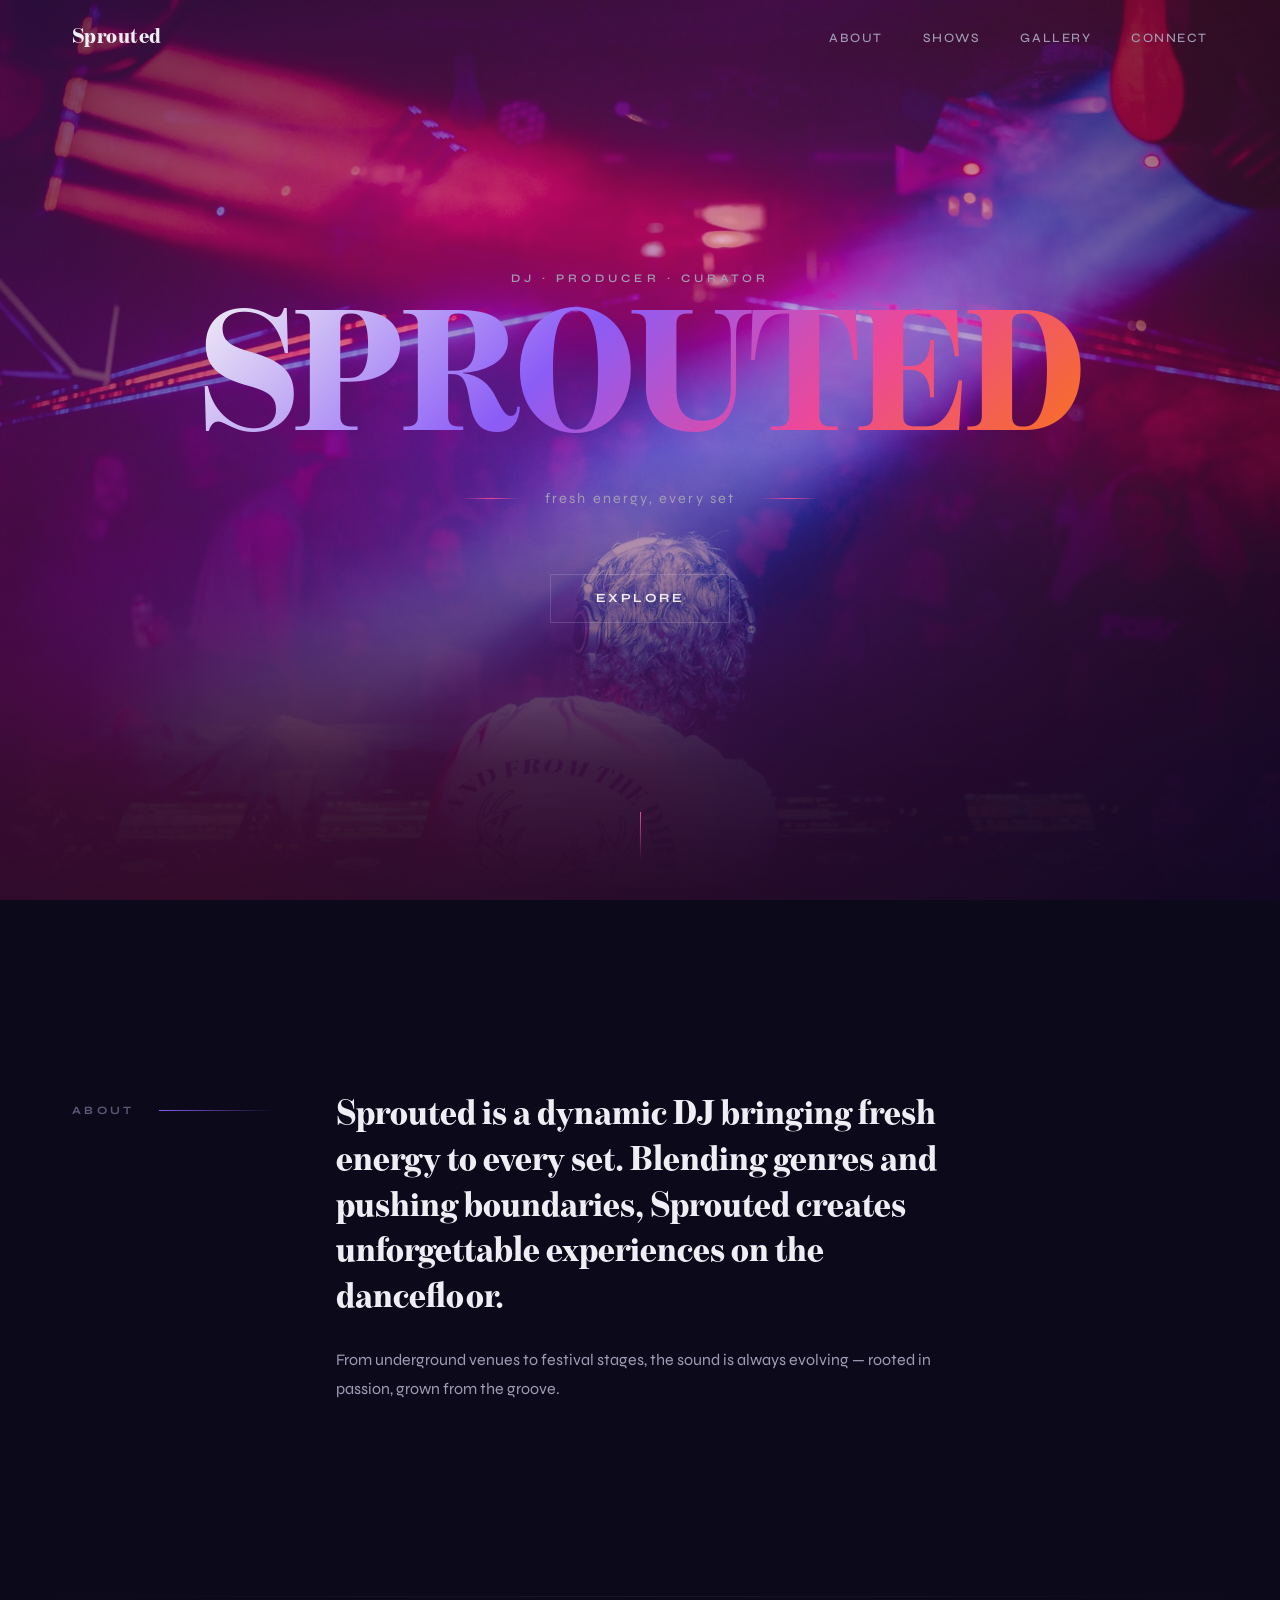
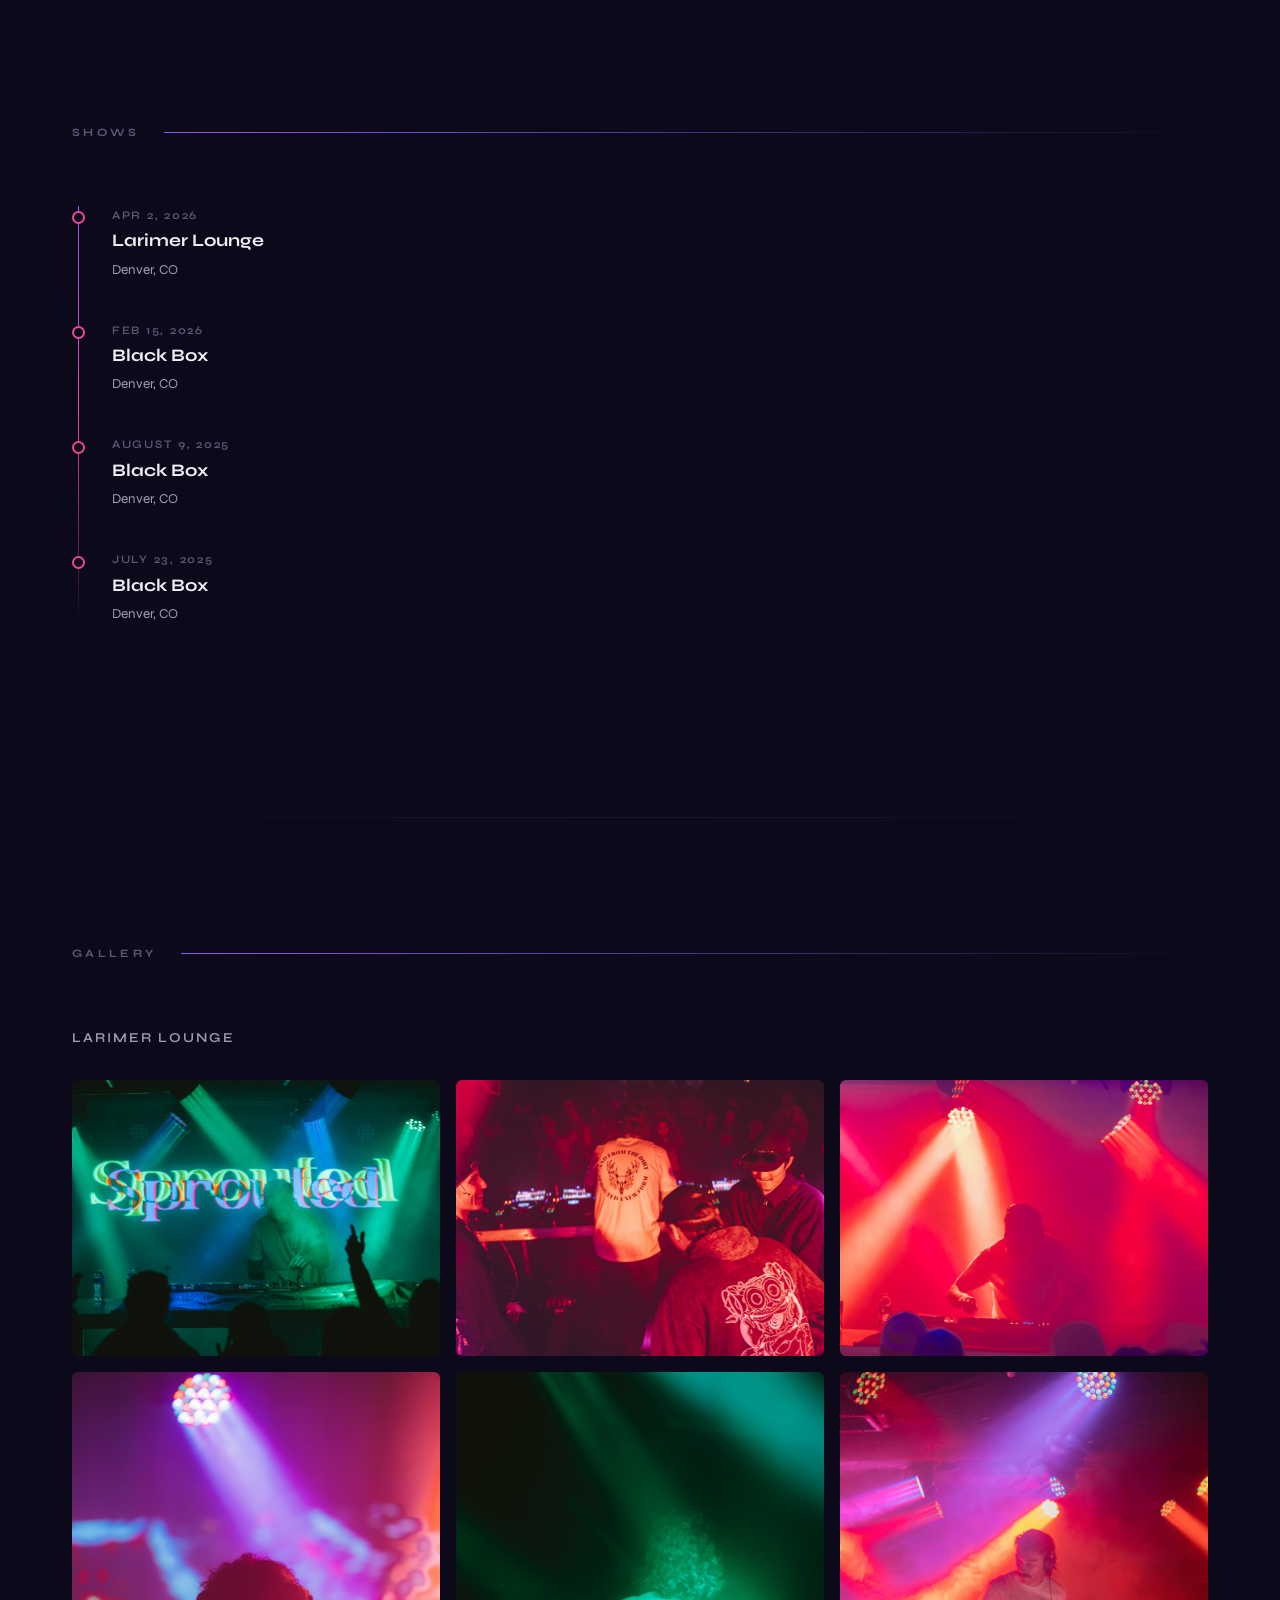
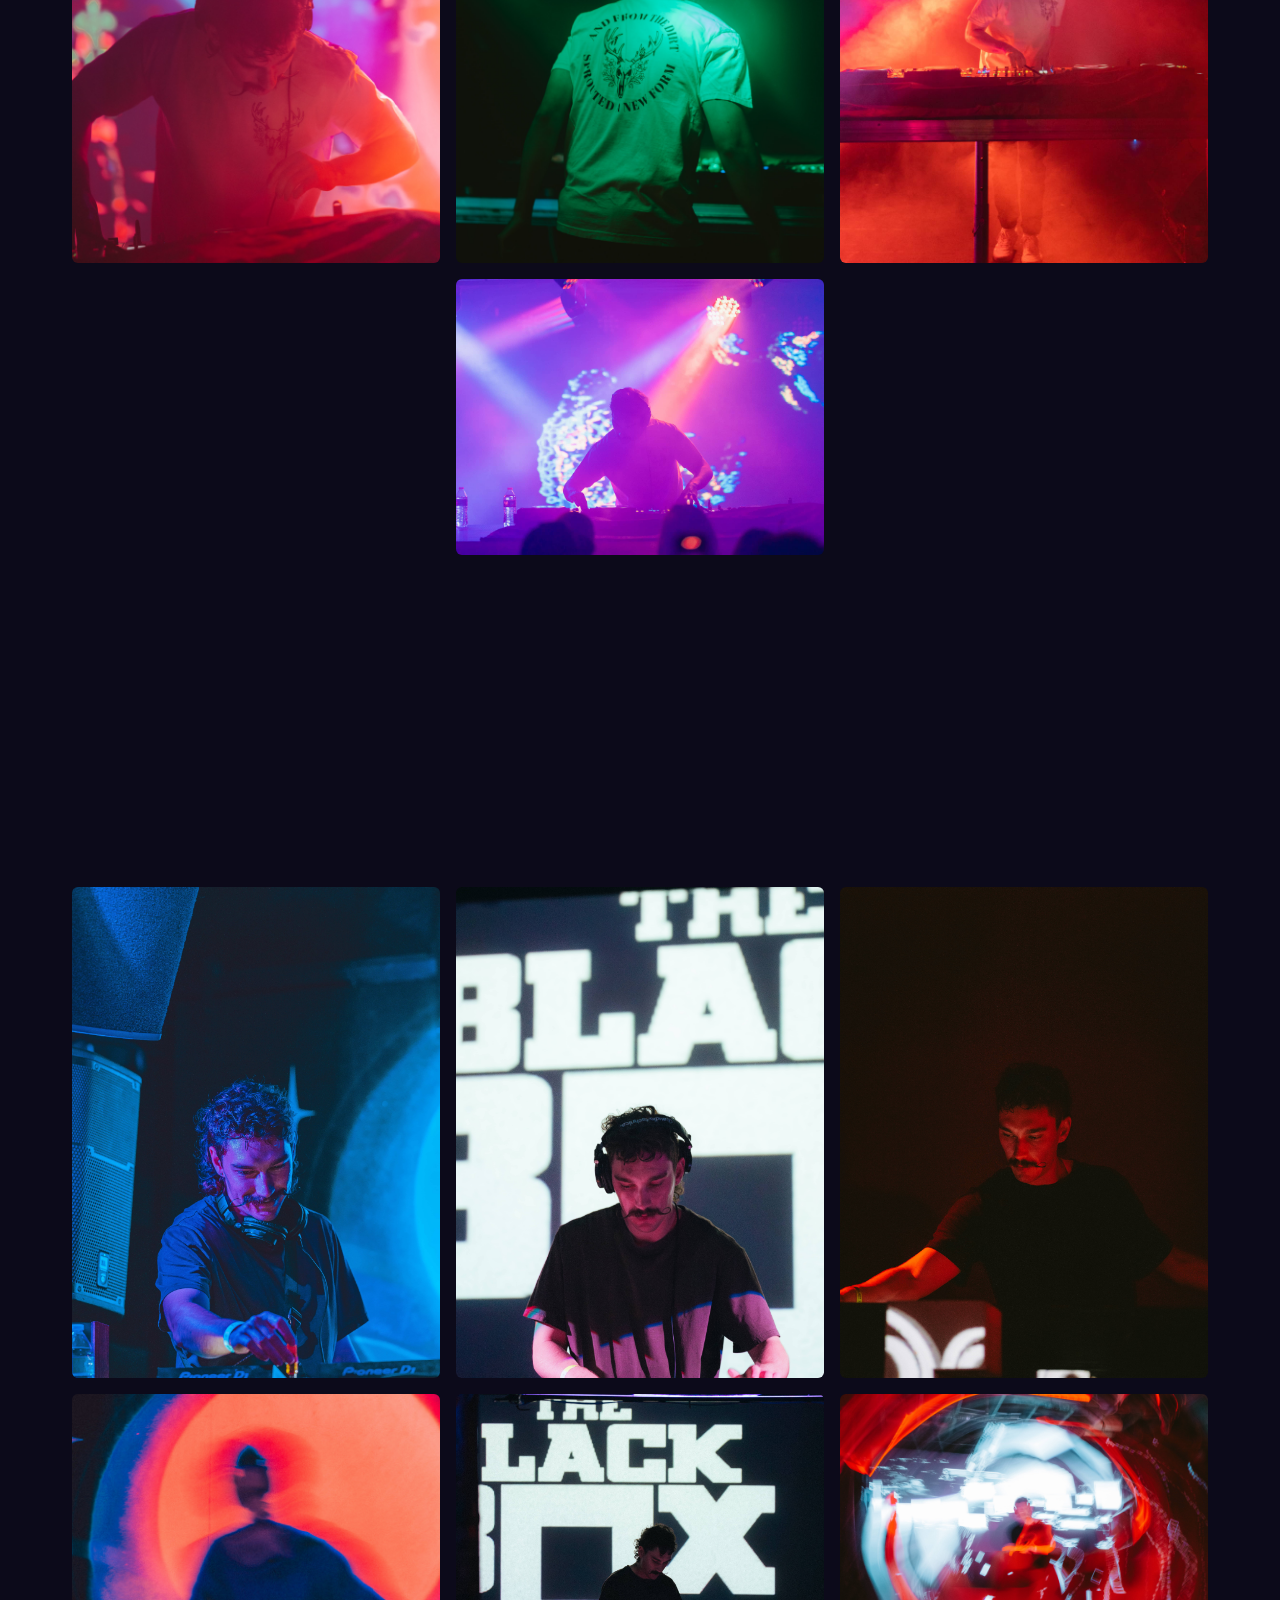
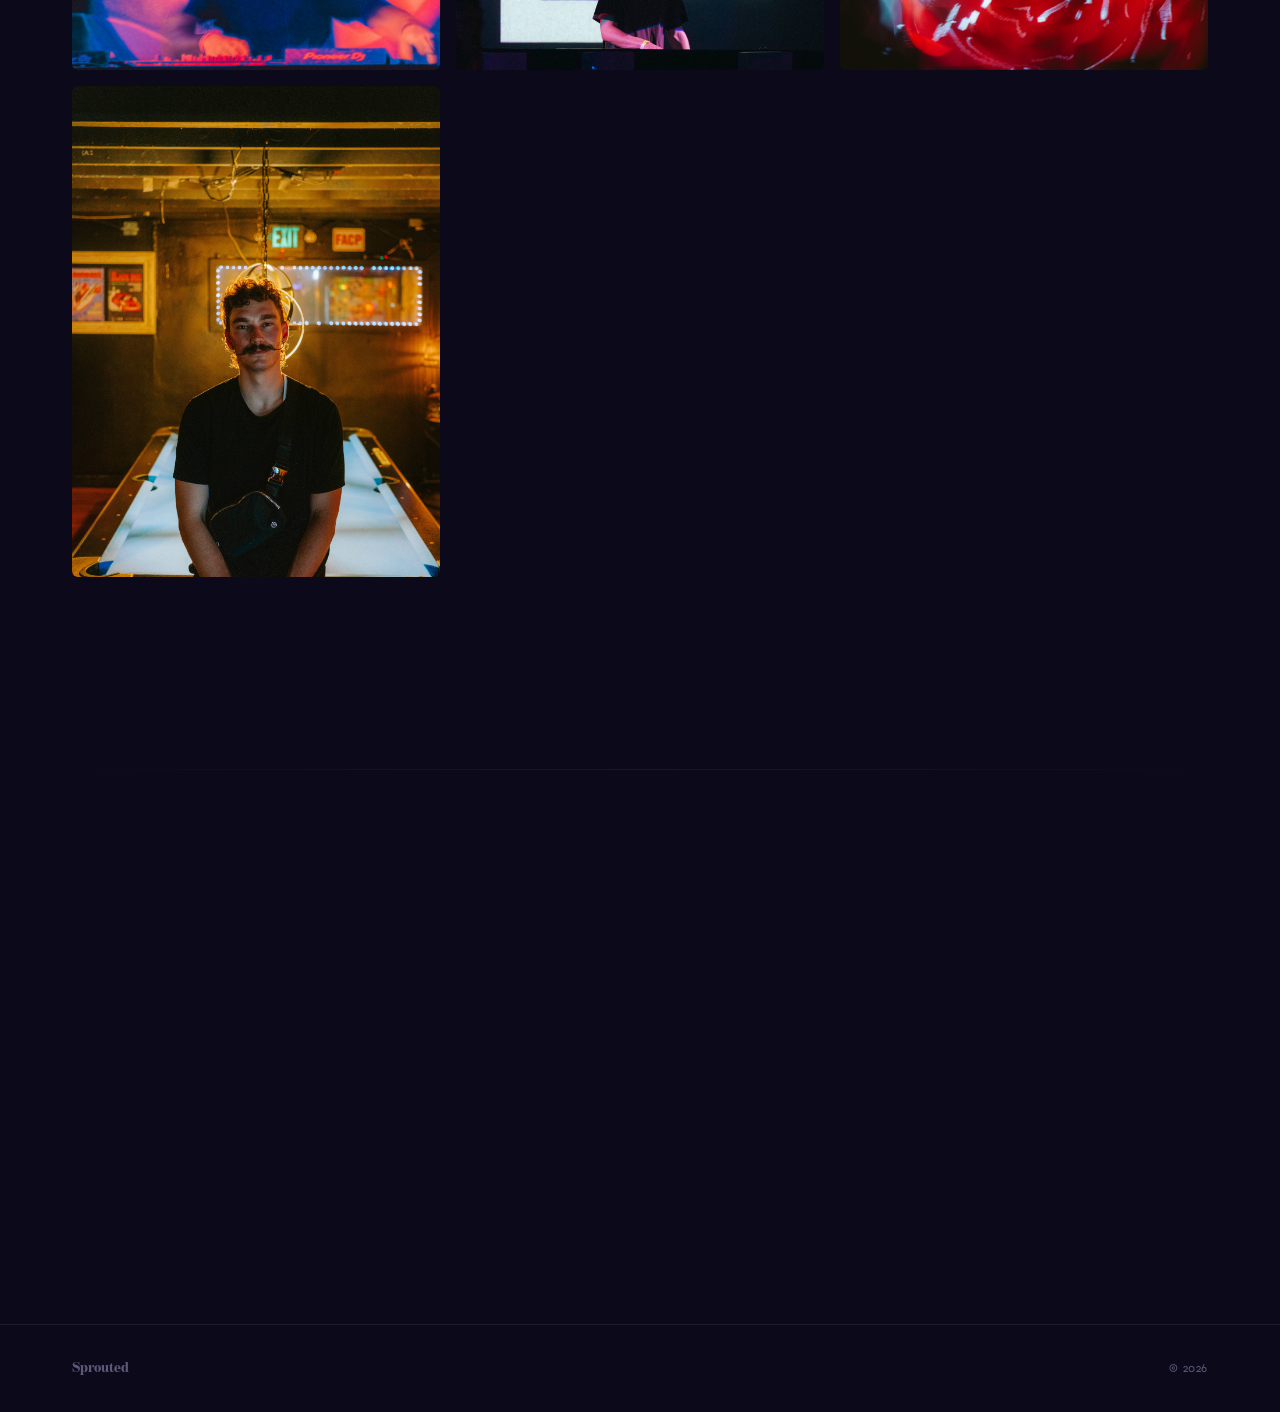
==== commit d2062f67: "Wire in real GA4 Measurement ID (G-MBD76BQLNK)" ====
--- a/index.html
+++ b/index.html
@@ -4,17 +4,13 @@
   <meta charset="UTF-8">
   <meta name="viewport" content="width=device-width, initial-scale=1.0">
 
-  <!-- ============================================
-       GOOGLE ANALYTICS 4
-       UPDATE: Replace G-XXXXXXXXXX with your real
-       Measurement ID from analytics.google.com
-       ============================================ -->
-  <script async src="https://www.googletagmanager.com/gtag/js?id=G-XXXXXXXXXX"></script>
+  <!-- Google tag (gtag.js) -->
+  <script async src="https://www.googletagmanager.com/gtag/js?id=G-MBD76BQLNK"></script>
   <script>
     window.dataLayer = window.dataLayer || [];
     function gtag(){dataLayer.push(arguments);}
     gtag('js', new Date());
-    gtag('config', 'G-XXXXXXXXXX');
+    gtag('config', 'G-MBD76BQLNK');
   </script>
 
   <!-- ============================================
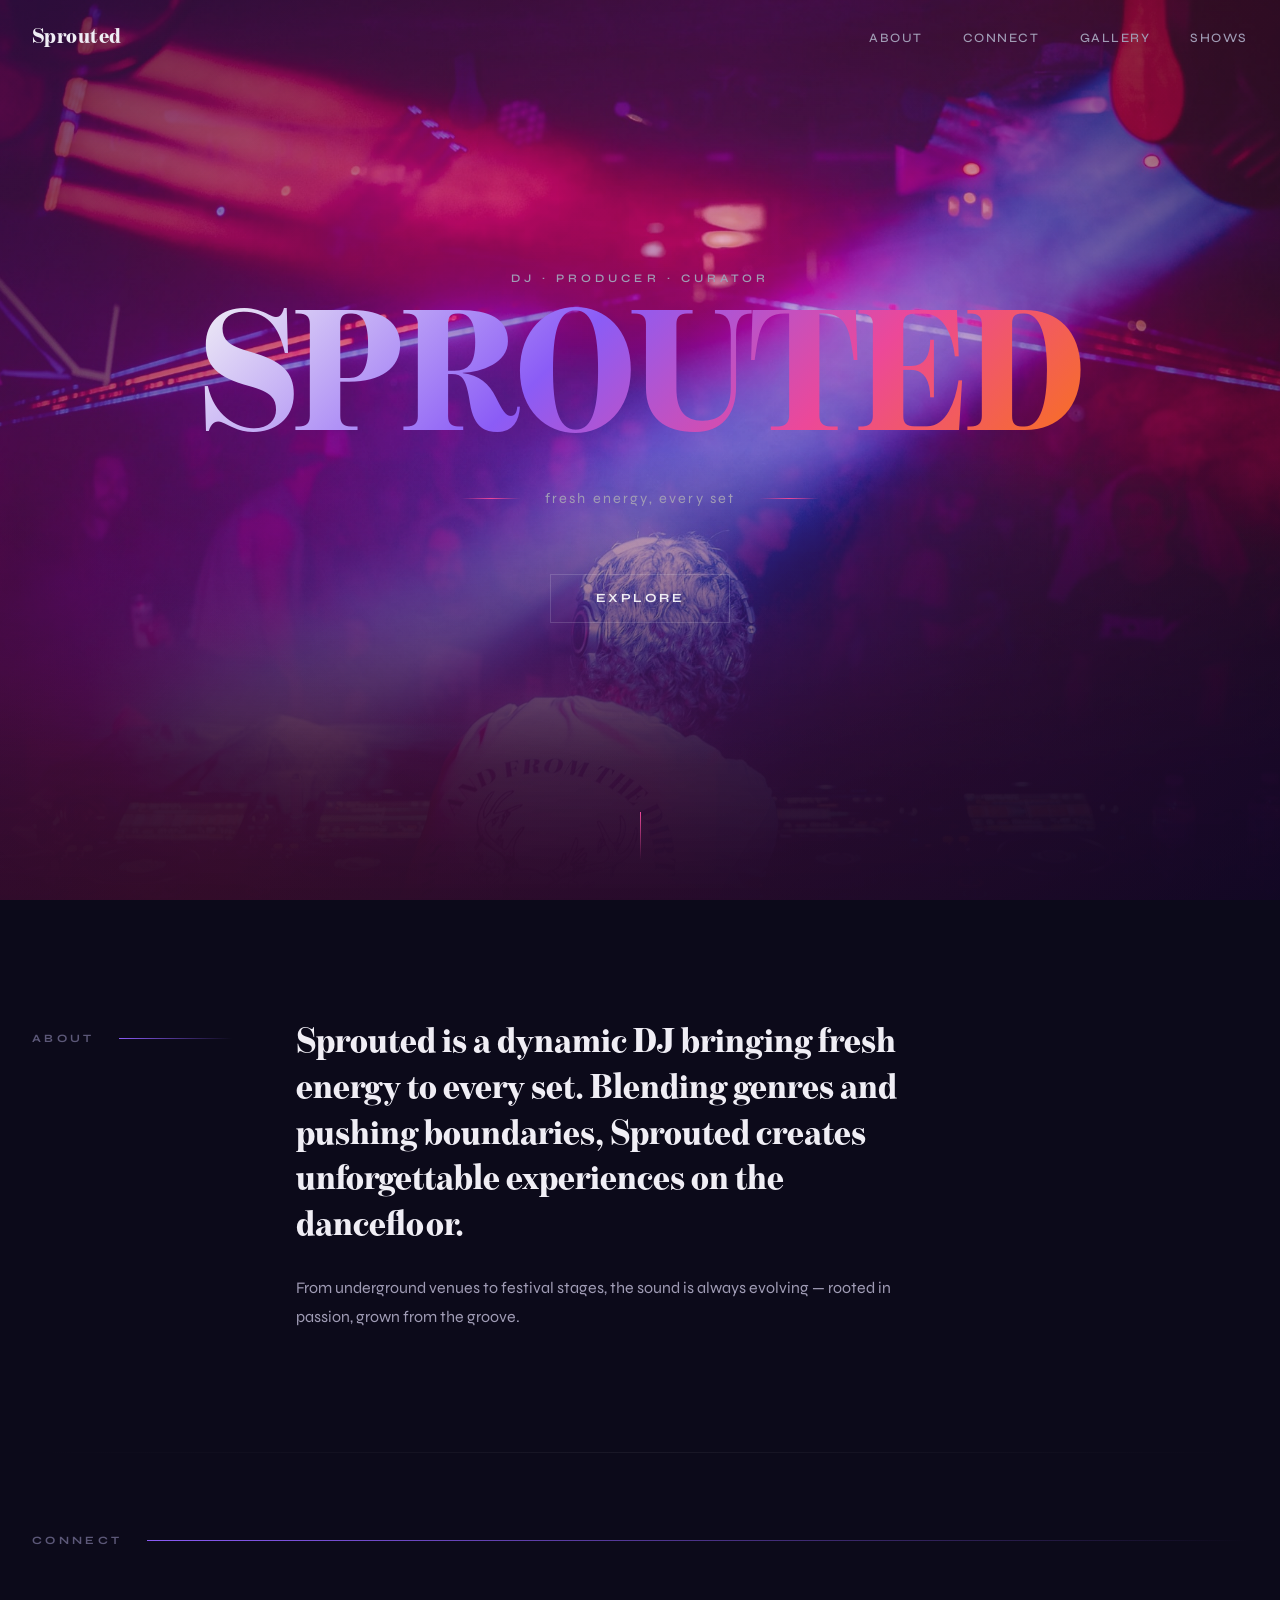
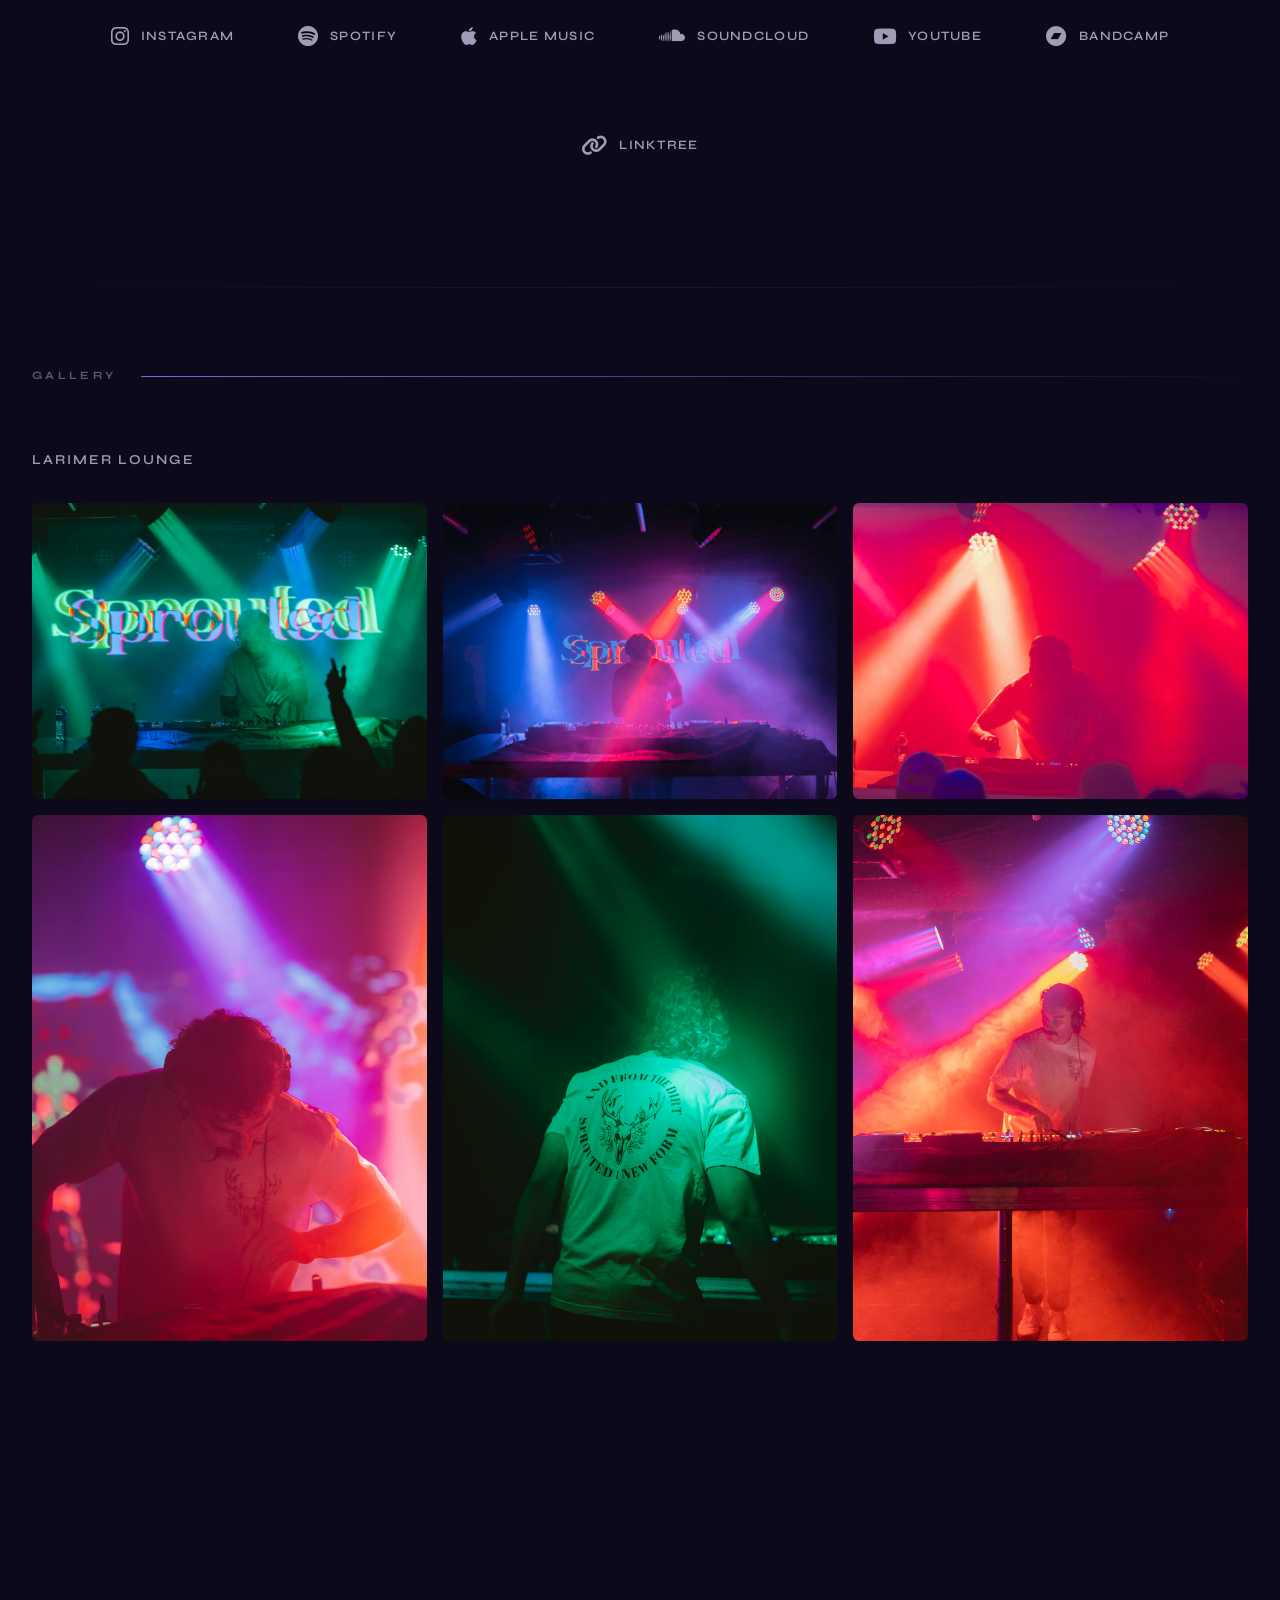
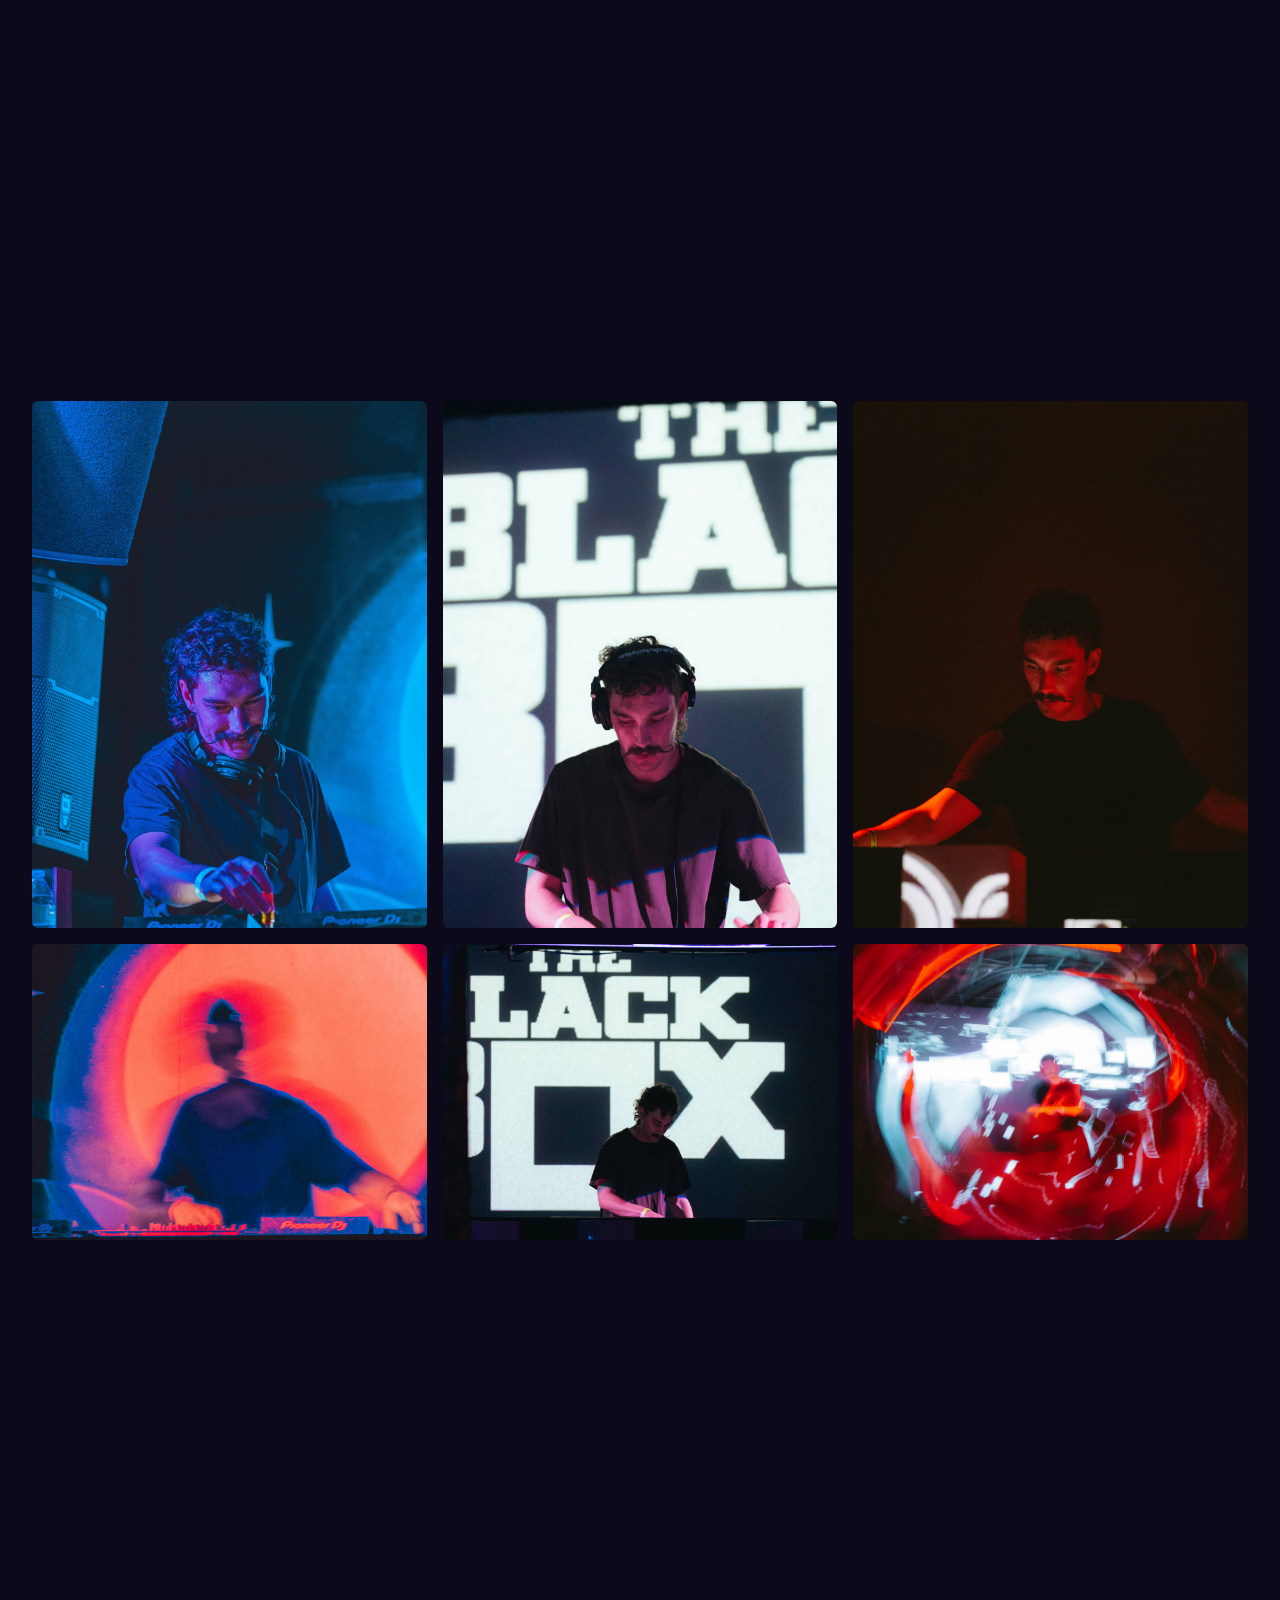
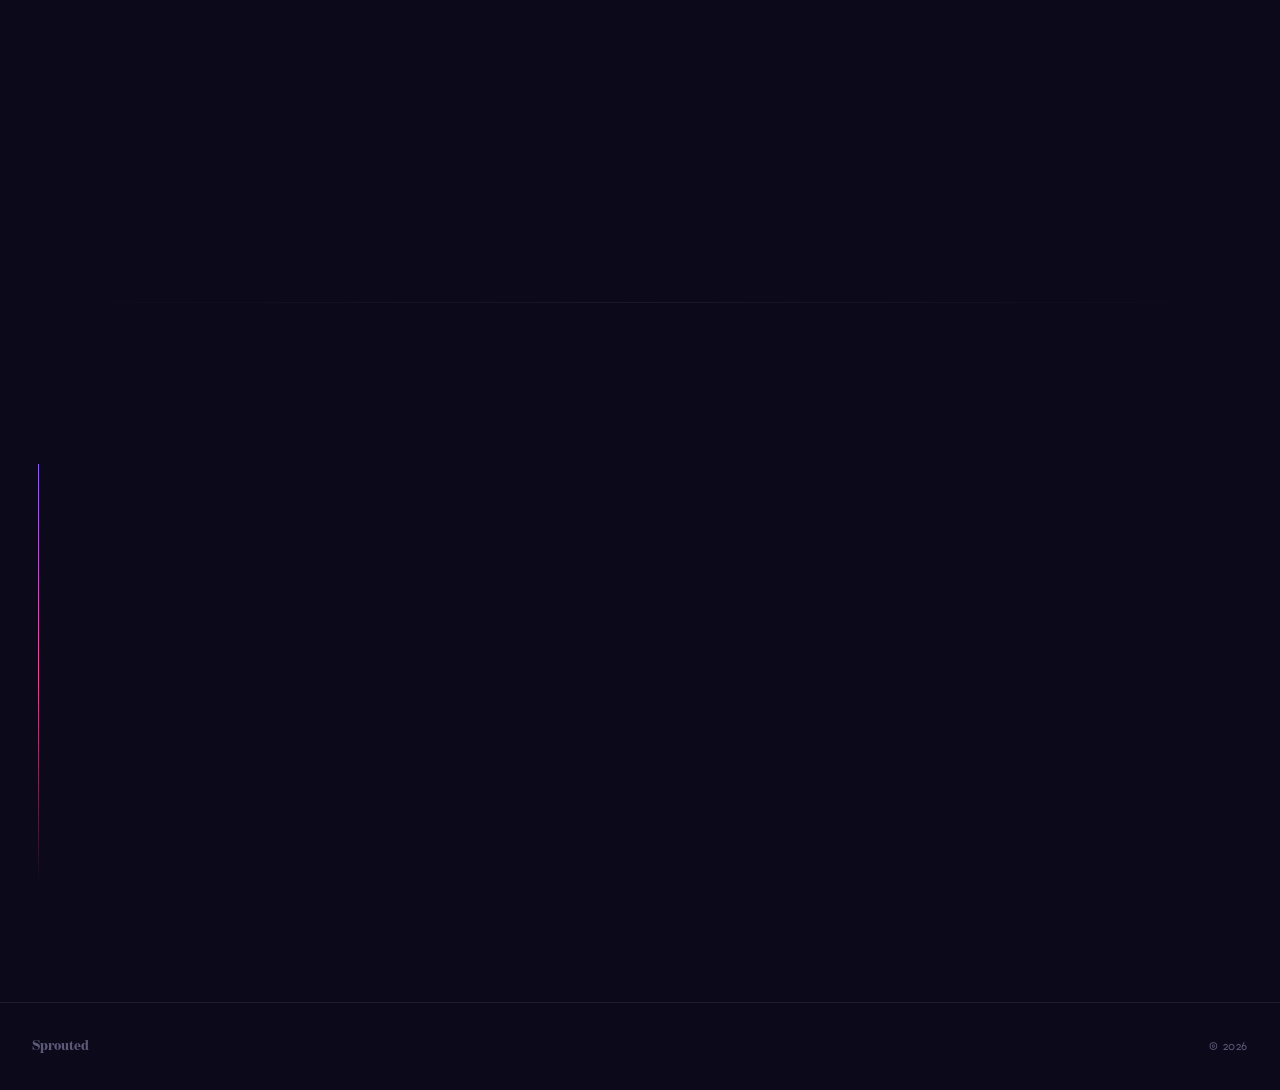
==== commit 2bf2d0bb: "Move connect + extras" ====
--- a/index.html
+++ b/index.html
@@ -100,9 +100,9 @@
 
       <ul class="nav-links" id="nav-links">
         <li><a href="#about">About</a></li>
+        <li><a href="#connect">Connect</a></li>
+        <li><a href="#gallery">Gallery</a></li>
         <li><a href="#shows">Shows</a></li>
-        <li><a href="#gallery">Gallery</a></li>
-        <li><a href="#connect">Connect</a></li>
       </ul>
     </div>
   </nav>
@@ -156,41 +156,8 @@
   </section>
 
   <!-- ============================================
-       SHOWS TIMELINE
-       Loaded from content.json
-       ============================================ -->
-  <section class="shows" id="shows">
-    <div class="container">
-      <div class="shows-header fade-in">
-        <span class="label-text">Shows</span>
-        <span class="label-line" aria-hidden="true"></span>
-      </div>
-      <div class="timeline" id="timeline-content">
-        <!-- Loaded from content.json -->
-      </div>
-    </div>
-  </section>
-
-  <!-- ============================================
-       GALLERY SECTION
-       Grouped by venue/date
-       ============================================ -->
-  <section class="gallery" id="gallery">
-    <div class="container">
-      <div class="gallery-header fade-in">
-        <span class="label-text">Gallery</span>
-        <span class="label-line" aria-hidden="true"></span>
-      </div>
-
-      <!-- Gallery groups loaded from content.json -->
-      <div id="gallery-content"></div>
-    </div>
-  </section>
-
-  <!-- ============================================
        CONNECT SECTION
        Horizontal social strip with gradient line
-       UPDATE: Replace # with real social media URLs
        ============================================ -->
   <section class="connect" id="connect">
     <div class="container">
@@ -232,6 +199,38 @@
   </section>
 
   <!-- ============================================
+       GALLERY SECTION
+       Grouped by venue/date
+       ============================================ -->
+  <section class="gallery" id="gallery">
+    <div class="container">
+      <div class="gallery-header fade-in">
+        <span class="label-text">Gallery</span>
+        <span class="label-line" aria-hidden="true"></span>
+      </div>
+
+      <!-- Gallery groups loaded from content.json -->
+      <div id="gallery-content"></div>
+    </div>
+  </section>
+
+  <!-- ============================================
+       SHOWS TIMELINE
+       Loaded from content.json
+       ============================================ -->
+  <section class="shows" id="shows">
+    <div class="container">
+      <div class="shows-header fade-in">
+        <span class="label-text">Shows</span>
+        <span class="label-line" aria-hidden="true"></span>
+      </div>
+      <div class="timeline" id="timeline-content">
+        <!-- Loaded from content.json -->
+      </div>
+    </div>
+  </section>
+
+  <!-- ============================================
        FOOTER
        ============================================ -->
   <footer class="footer">
--- a/css/style.css
+++ b/css/style.css
@@ -20,8 +20,8 @@
    The .woff2 file lives in ../fonts/
    UPDATE: If you add more weights, add more @font-face blocks */
 @font-face {
-  font-family: 'Benton Mod Display';
-  src: url('../fonts/BentonModDisp-Black.woff2') format('woff2');
+  font-family: "Benton Mod Display";
+  src: url("../fonts/BentonModDisp-Black.woff2") format("woff2");
   font-weight: 900;
   font-style: normal;
   font-display: swap;
@@ -36,9 +36,9 @@
   --bg-elevated: rgba(255, 255, 255, 0.04);
 
   /* Gradient palette — the purple→pink→orange you liked */
-  --gradient-start: #8B5CF6;
-  --gradient-mid: #EC4899;
-  --gradient-end: #F97316;
+  --gradient-start: #8b5cf6;
+  --gradient-mid: #ec4899;
+  --gradient-end: #f97316;
 
   /* Glass / borders */
   --glass-bg: rgba(255, 255, 255, 0.05);
@@ -51,16 +51,16 @@
   --text-muted: #5c5878;
 
   /* Fonts */
-  --font-display: 'Benton Mod Display', 'Georgia', serif;
-  --font-body: 'Syne', sans-serif;
+  --font-display: "Benton Mod Display", "Georgia", serif;
+  --font-body: "Syne", sans-serif;
 
   /* Spacing scale */
   --space-xs: 0.5rem;
   --space-sm: 1rem;
   --space-md: 2rem;
   --space-lg: 4rem;
-  --space-xl: 8rem;
-  --space-2xl: 12rem;
+  --space-xl: 5rem;
+  --space-2xl: 7.5rem;
 }
 
 /* ---- Reset ---- */
@@ -98,7 +98,7 @@
 }
 
 .container {
-  max-width: 1200px;
+  max-width: 1400px;
   margin: 0 auto;
   padding: 0 var(--space-md);
 }
@@ -135,8 +135,10 @@
   width: 100%;
   z-index: 1000;
   padding: 1.25rem 0;
-  transition: background-color 0.4s ease, padding 0.4s ease,
-              backdrop-filter 0.4s ease;
+  transition:
+    background-color 0.4s ease,
+    padding 0.4s ease,
+    backdrop-filter 0.4s ease;
 }
 
 .navbar.scrolled {
@@ -148,7 +150,7 @@
 }
 
 .nav-container {
-  max-width: 1200px;
+  max-width: 1400px;
   margin: 0 auto;
   padding: 0 var(--space-md);
   display: flex;
@@ -182,13 +184,17 @@
 }
 
 .nav-links a::after {
-  content: '';
+  content: "";
   position: absolute;
   bottom: -6px;
   left: 0;
   width: 0;
   height: 1px;
-  background: linear-gradient(90deg, var(--gradient-start), var(--gradient-mid));
+  background: linear-gradient(
+    90deg,
+    var(--gradient-start),
+    var(--gradient-mid)
+  );
   transition: width 0.35s cubic-bezier(0.25, 0.46, 0.45, 0.94);
 }
 
@@ -220,7 +226,7 @@
 
 .hamburger::before,
 .hamburger::after {
-  content: '';
+  content: "";
   position: absolute;
   width: 24px;
   height: 1.5px;
@@ -228,10 +234,16 @@
   transition: transform 0.3s ease;
 }
 
-.hamburger::before { top: -7px; }
-.hamburger::after  { top: 7px; }
-
-.nav-toggle.active .hamburger { background-color: transparent; }
+.hamburger::before {
+  top: -7px;
+}
+.hamburger::after {
+  top: 7px;
+}
+
+.nav-toggle.active .hamburger {
+  background-color: transparent;
+}
 .nav-toggle.active .hamburger::before {
   transform: rotate(45deg) translate(5px, 5px);
 }
@@ -257,10 +269,10 @@
    Longer = more subtle. Shorter = more noticeable. */
 .hero-photo {
   position: absolute;
-  inset: -8%;          /* slightly oversized so the zoom never reveals edges */
-  background-image: url('../images/larimer-lounge-april-2026-landing.jpg');
+  inset: -8%; /* slightly oversized so the zoom never reveals edges */
+  background-image: url("../images/larimer-lounge-april-2026-landing.jpg");
   background-size: cover;
-  background-position: center 30%;  /* keeps Sprouted in frame */
+  background-position: center 30%; /* keeps Sprouted in frame */
   animation: ken-burns 30s ease-in-out infinite alternate;
   will-change: transform;
 }
@@ -268,8 +280,12 @@
 /* Smooth, continuous zoom — no start/end jerk
    Alternate direction means it eases in and out naturally */
 @keyframes ken-burns {
-  from { transform: scale(1);    }
-  to   { transform: scale(1.08); }
+  from {
+    transform: scale(1);
+  }
+  to {
+    transform: scale(1.08);
+  }
 }
 
 /* ---- Layered overlay ----
@@ -287,21 +303,21 @@
       135deg,
       rgba(80, 20, 120, 0.45) 0%,
       rgba(180, 30, 120, 0.25) 50%,
-      rgba(30, 10, 60, 0.50) 100%
+      rgba(30, 10, 60, 0.5) 100%
     ),
     /* 2. Radial vignette — pulls focus to centre */
-    radial-gradient(
-      ellipse at center,
-      transparent 40%,
-      rgba(0, 0, 0, 0.55) 100%
-    ),
+      radial-gradient(
+        ellipse at center,
+        transparent 40%,
+        rgba(0, 0, 0, 0.55) 100%
+      ),
     /* 3. Bottom fade — smooth transition into the page background */
-    linear-gradient(
-      to bottom,
-      transparent 50%,
-      rgba(12, 10, 26, 0.85) 85%,
-      var(--bg-deep) 100%
-    );
+      linear-gradient(
+        to bottom,
+        transparent 50%,
+        rgba(12, 10, 26, 0.85) 85%,
+        var(--bg-deep) 100%
+      );
 }
 
 /* ---- Hero Content ---- */
@@ -361,7 +377,12 @@
   display: block;
   width: 60px;
   height: 1px;
-  background: linear-gradient(90deg, transparent, var(--gradient-mid), transparent);
+  background: linear-gradient(
+    90deg,
+    transparent,
+    var(--gradient-mid),
+    transparent
+  );
 }
 
 .hero-tagline {
@@ -388,16 +409,22 @@
   background: transparent;
   position: relative;
   overflow: hidden;
-  transition: border-color 0.4s ease, color 0.4s ease;
+  transition:
+    border-color 0.4s ease,
+    color 0.4s ease;
   opacity: 0;
   animation: fade-up 0.8s 0.7s cubic-bezier(0.16, 1, 0.3, 1) forwards;
 }
 
 .hero-cta::before {
-  content: '';
+  content: "";
   position: absolute;
   inset: 0;
-  background: linear-gradient(135deg, var(--gradient-start), var(--gradient-mid));
+  background: linear-gradient(
+    135deg,
+    var(--gradient-start),
+    var(--gradient-mid)
+  );
   opacity: 0;
   transition: opacity 0.4s ease;
   z-index: -1;
@@ -431,24 +458,51 @@
 }
 
 @keyframes scroll-pulse {
-  0%, 100% { opacity: 0.3; transform: scaleY(0.6); transform-origin: top; }
-  50%      { opacity: 1; transform: scaleY(1); transform-origin: top; }
+  0%,
+  100% {
+    opacity: 0.3;
+    transform: scaleY(0.6);
+    transform-origin: top;
+  }
+  50% {
+    opacity: 1;
+    transform: scaleY(1);
+    transform-origin: top;
+  }
 }
 
 /* ---- Hero entrance animations ---- */
 @keyframes title-reveal {
-  from { opacity: 0; transform: translateY(30px) scale(0.97); }
-  to   { opacity: 1; transform: translateY(0) scale(1); }
+  from {
+    opacity: 0;
+    transform: translateY(30px) scale(0.97);
+  }
+  to {
+    opacity: 1;
+    transform: translateY(0) scale(1);
+  }
 }
 
 @keyframes fade-up {
-  from { opacity: 0; transform: translateY(20px); }
-  to   { opacity: 1; transform: translateY(0); }
+  from {
+    opacity: 0;
+    transform: translateY(20px);
+  }
+  to {
+    opacity: 1;
+    transform: translateY(0);
+  }
 }
 
 @keyframes fade-down {
-  from { opacity: 0; transform: translateY(-15px); }
-  to   { opacity: 1; transform: translateY(0); }
+  from {
+    opacity: 0;
+    transform: translateY(-15px);
+  }
+  to {
+    opacity: 1;
+    transform: translateY(0);
+  }
 }
 
 /* ============================================
@@ -506,13 +560,18 @@
 }
 
 .shows::before {
-  content: '';
+  content: "";
   position: absolute;
   top: 0;
   left: var(--space-md);
   right: var(--space-md);
   height: 1px;
-  background: linear-gradient(90deg, transparent, var(--line-subtle), transparent);
+  background: linear-gradient(
+    90deg,
+    transparent,
+    var(--line-subtle),
+    transparent
+  );
 }
 
 .shows-header {
@@ -529,7 +588,7 @@
 
 /* The continuous vertical line */
 .timeline::before {
-  content: '';
+  content: "";
   position: absolute;
   top: 0;
   bottom: 0;
@@ -611,13 +670,18 @@
 
 /* Subtle top border gradient */
 .gallery::before {
-  content: '';
+  content: "";
   position: absolute;
   top: 0;
   left: var(--space-md);
   right: var(--space-md);
   height: 1px;
-  background: linear-gradient(90deg, transparent, var(--line-subtle), transparent);
+  background: linear-gradient(
+    90deg,
+    transparent,
+    var(--line-subtle),
+    transparent
+  );
 }
 
 .gallery-header {
@@ -644,7 +708,7 @@
 
 .gallery-grid {
   display: grid;
-  grid-template-columns: repeat(auto-fill, minmax(280px, 1fr));
+  grid-template-columns: repeat(auto-fill, minmax(340px, 1fr));
   gap: var(--space-sm);
 }
 
@@ -693,8 +757,6 @@
   opacity: 1;
 }
 
-
-
 /* ============================================
    CONNECT / SOCIAL LINKS SECTION
    ============================================ */
@@ -705,13 +767,18 @@
 }
 
 .connect::before {
-  content: '';
+  content: "";
   position: absolute;
   top: 0;
   left: var(--space-md);
   right: var(--space-md);
   height: 1px;
-  background: linear-gradient(90deg, transparent, var(--line-subtle), transparent);
+  background: linear-gradient(
+    90deg,
+    transparent,
+    var(--line-subtle),
+    transparent
+  );
 }
 
 .connect-header {
@@ -751,13 +818,17 @@
 }
 
 .social-link::after {
-  content: '';
+  content: "";
   position: absolute;
   bottom: 0;
   left: 0;
   width: 0;
   height: 1px;
-  background: linear-gradient(90deg, var(--gradient-start), var(--gradient-mid));
+  background: linear-gradient(
+    90deg,
+    var(--gradient-start),
+    var(--gradient-mid)
+  );
   transition: width 0.4s cubic-bezier(0.25, 0.46, 0.45, 0.94);
 }
 
@@ -807,8 +878,9 @@
 .fade-in {
   opacity: 0;
   transform: translateY(24px);
-  transition: opacity 0.8s cubic-bezier(0.16, 1, 0.3, 1),
-              transform 0.8s cubic-bezier(0.16, 1, 0.3, 1);
+  transition:
+    opacity 0.8s cubic-bezier(0.16, 1, 0.3, 1),
+    transform 0.8s cubic-bezier(0.16, 1, 0.3, 1);
 }
 
 .fade-in.visible {
@@ -817,12 +889,24 @@
 }
 
 /* Stagger gallery items */
-.gallery-item.fade-in:nth-child(1) { transition-delay: 0.0s; }
-.gallery-item.fade-in:nth-child(2) { transition-delay: 0.08s; }
-.gallery-item.fade-in:nth-child(3) { transition-delay: 0.16s; }
-.gallery-item.fade-in:nth-child(4) { transition-delay: 0.24s; }
-.gallery-item.fade-in:nth-child(5) { transition-delay: 0.32s; }
-.gallery-item.fade-in:nth-child(6) { transition-delay: 0.40s; }
+.gallery-item.fade-in:nth-child(1) {
+  transition-delay: 0s;
+}
+.gallery-item.fade-in:nth-child(2) {
+  transition-delay: 0.08s;
+}
+.gallery-item.fade-in:nth-child(3) {
+  transition-delay: 0.16s;
+}
+.gallery-item.fade-in:nth-child(4) {
+  transition-delay: 0.24s;
+}
+.gallery-item.fade-in:nth-child(5) {
+  transition-delay: 0.32s;
+}
+.gallery-item.fade-in:nth-child(6) {
+  transition-delay: 0.4s;
+}
 
 /* ============================================
    RESPONSIVE DESIGN
@@ -831,8 +915,8 @@
 /* Tablet */
 @media (max-width: 768px) {
   :root {
-    --space-xl: 5rem;
-    --space-2xl: 7rem;
+    --space-xl: 3.5rem;
+    --space-2xl: 5rem;
   }
 
   .nav-toggle {
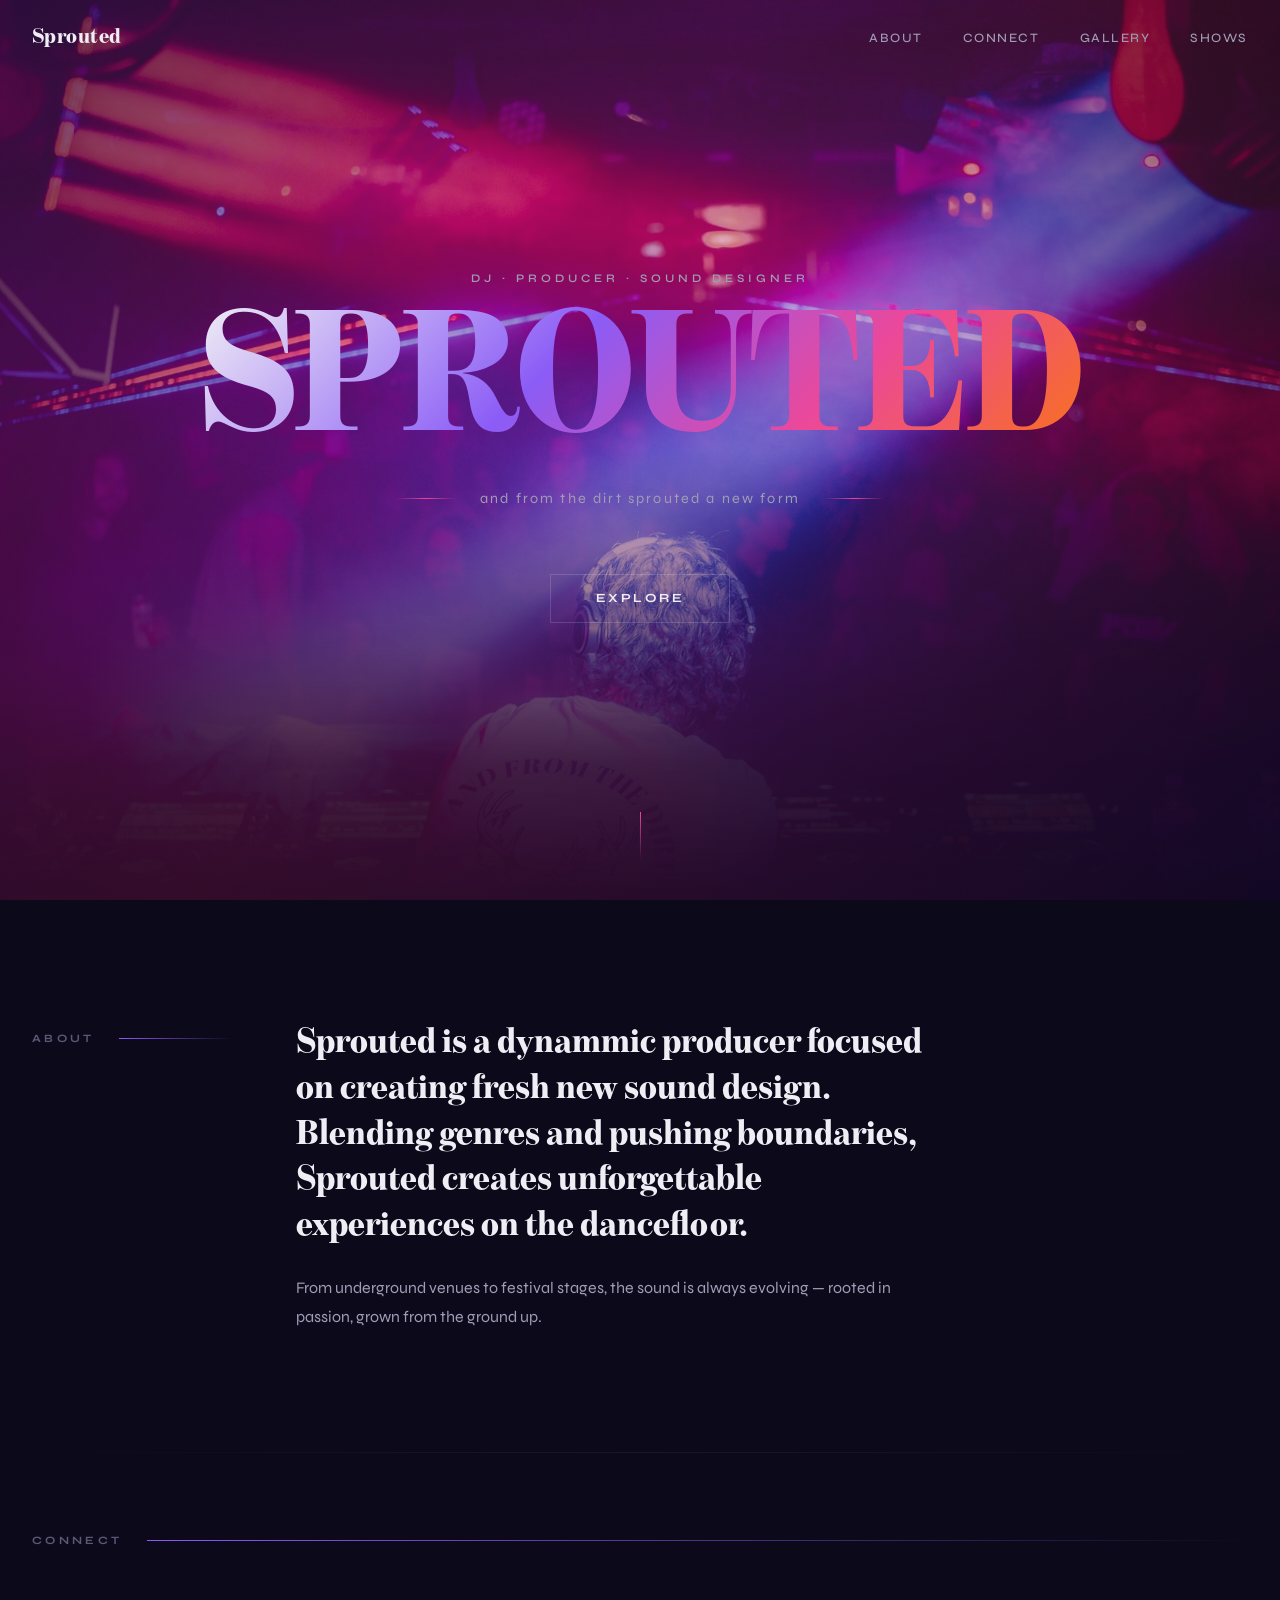
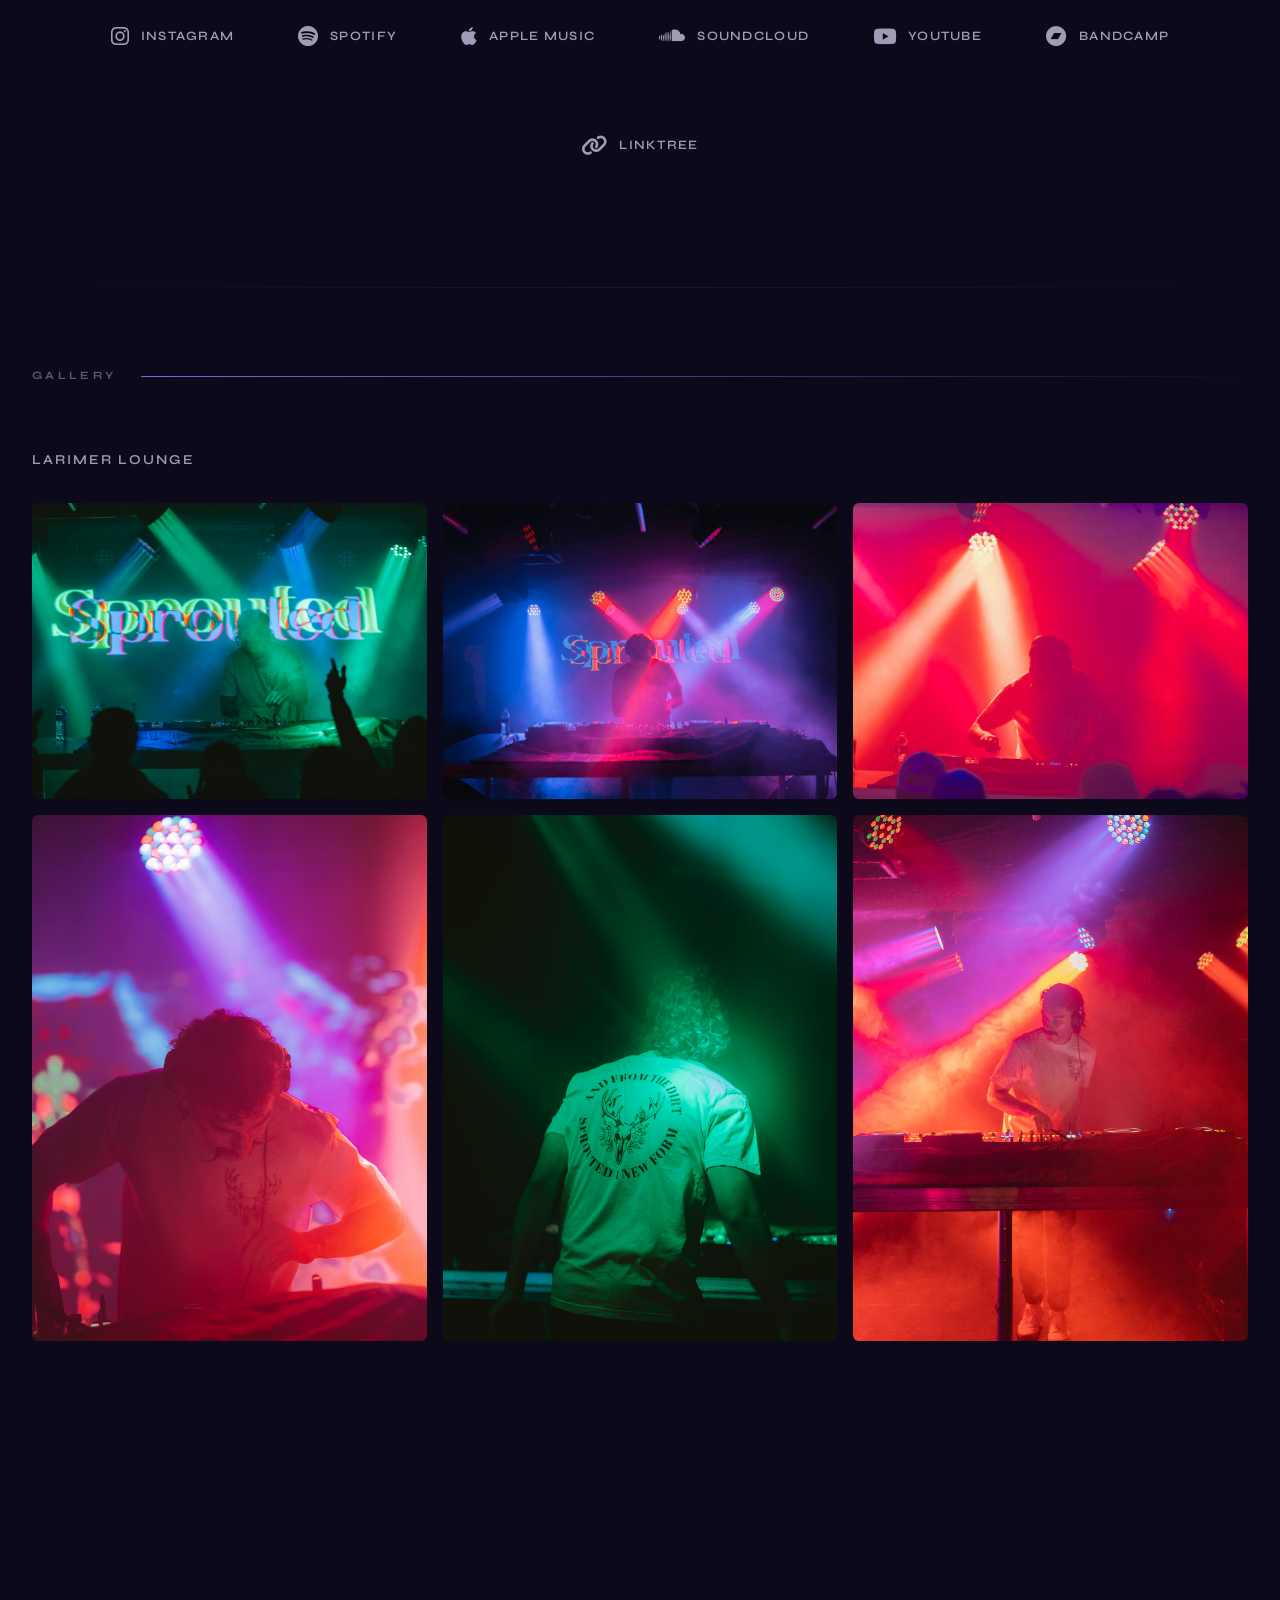
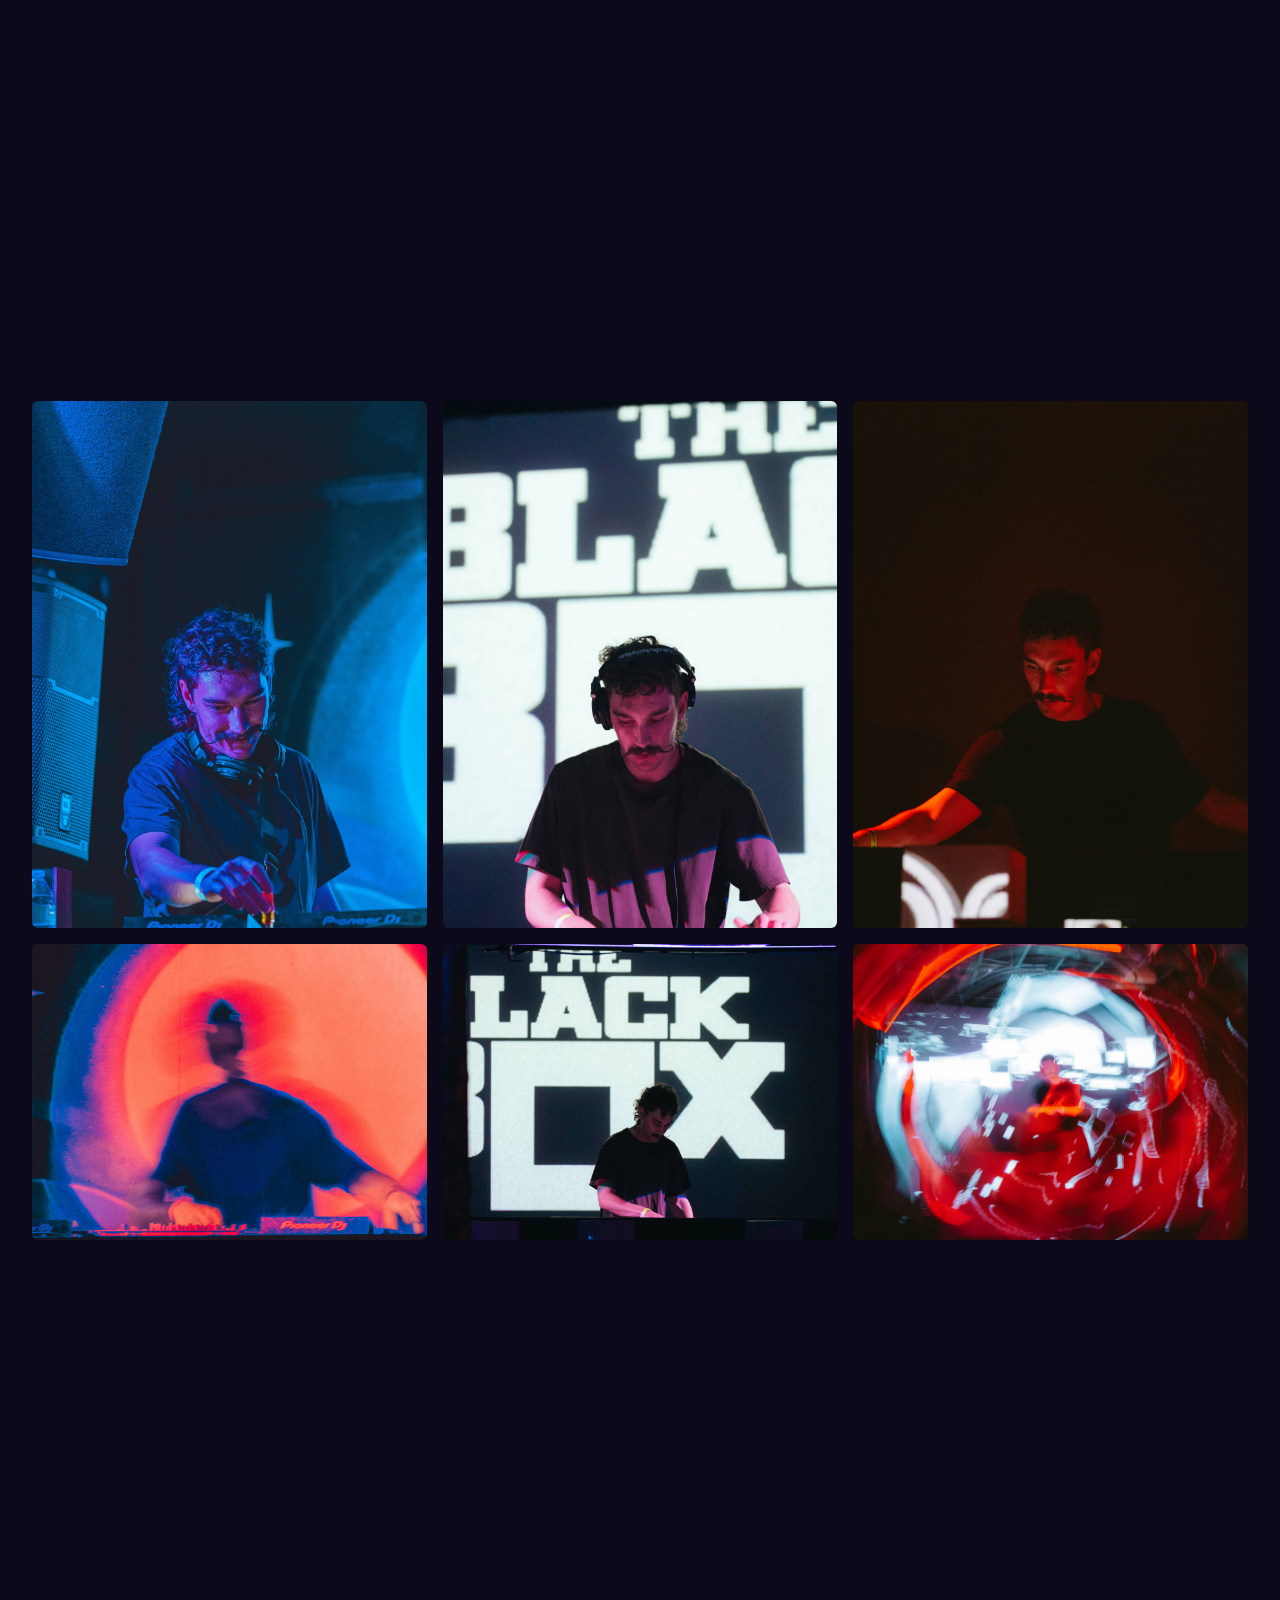
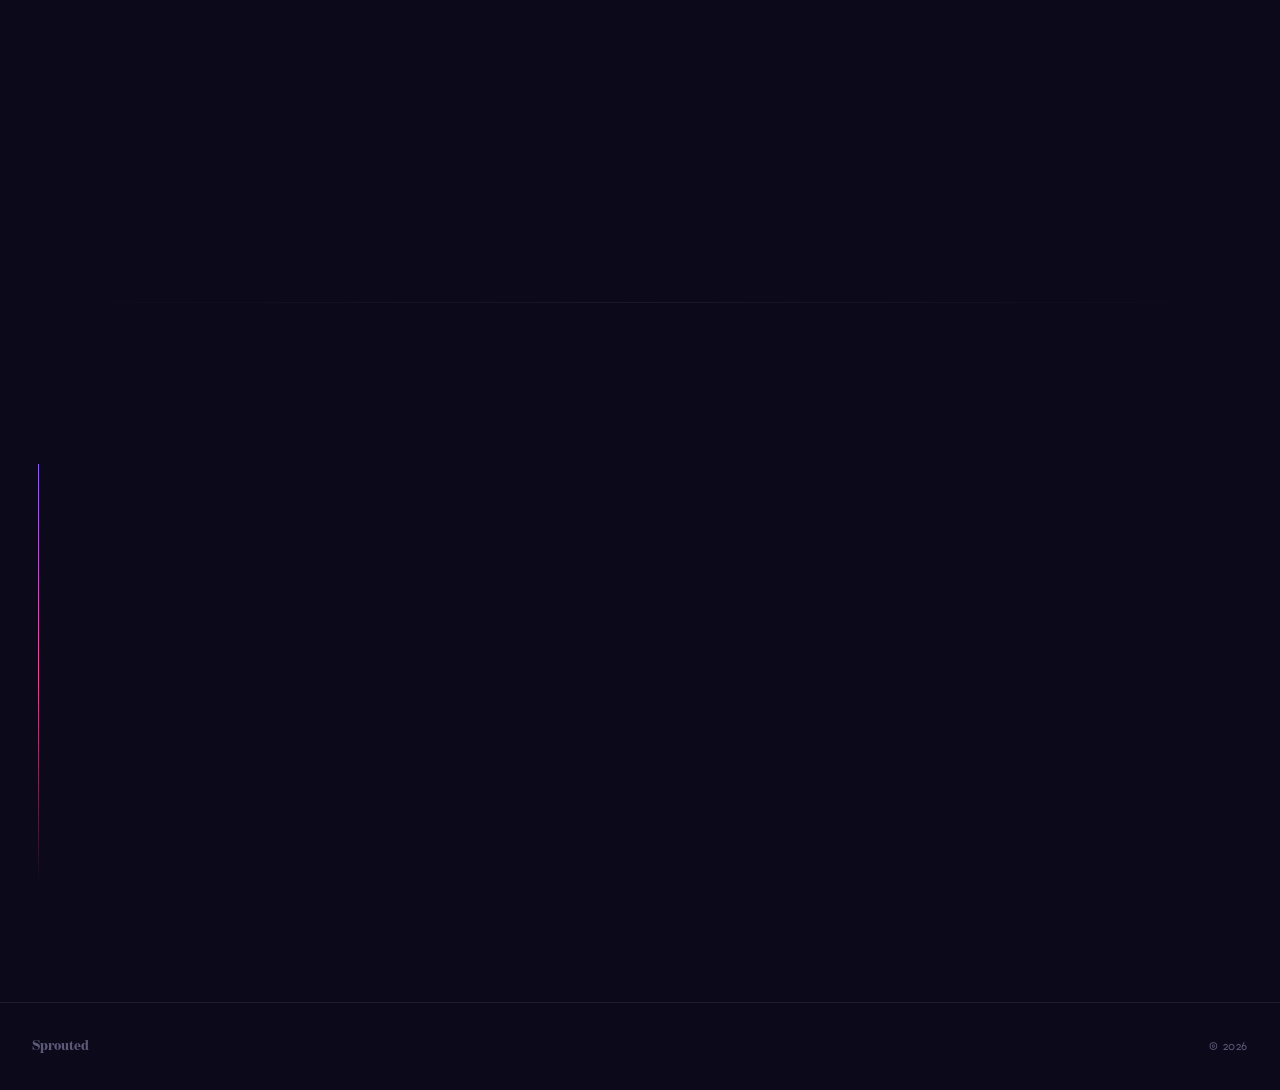
==== commit 84cf1e3c: "Update index.html" ====
--- a/index.html
+++ b/index.html
@@ -120,11 +120,11 @@
     <div class="hero-overlay" aria-hidden="true"></div>
 
     <div class="hero-content">
-      <p class="hero-super">DJ &middot; Producer &middot; Curator</p>
+      <p class="hero-super">DJ &middot; Producer &middot; Sound Designer</p>
       <h1 class="hero-title">SPROUTED</h1>
       <div class="hero-bottom">
         <span class="hero-line-accent" aria-hidden="true"></span>
-        <p class="hero-tagline">Fresh energy, every set</p>
+        <p class="hero-tagline">And from the dirt sprouted a new form</p>
         <span class="hero-line-accent" aria-hidden="true"></span>
       </div>
       <a href="#connect" class="hero-cta">Explore</a>
